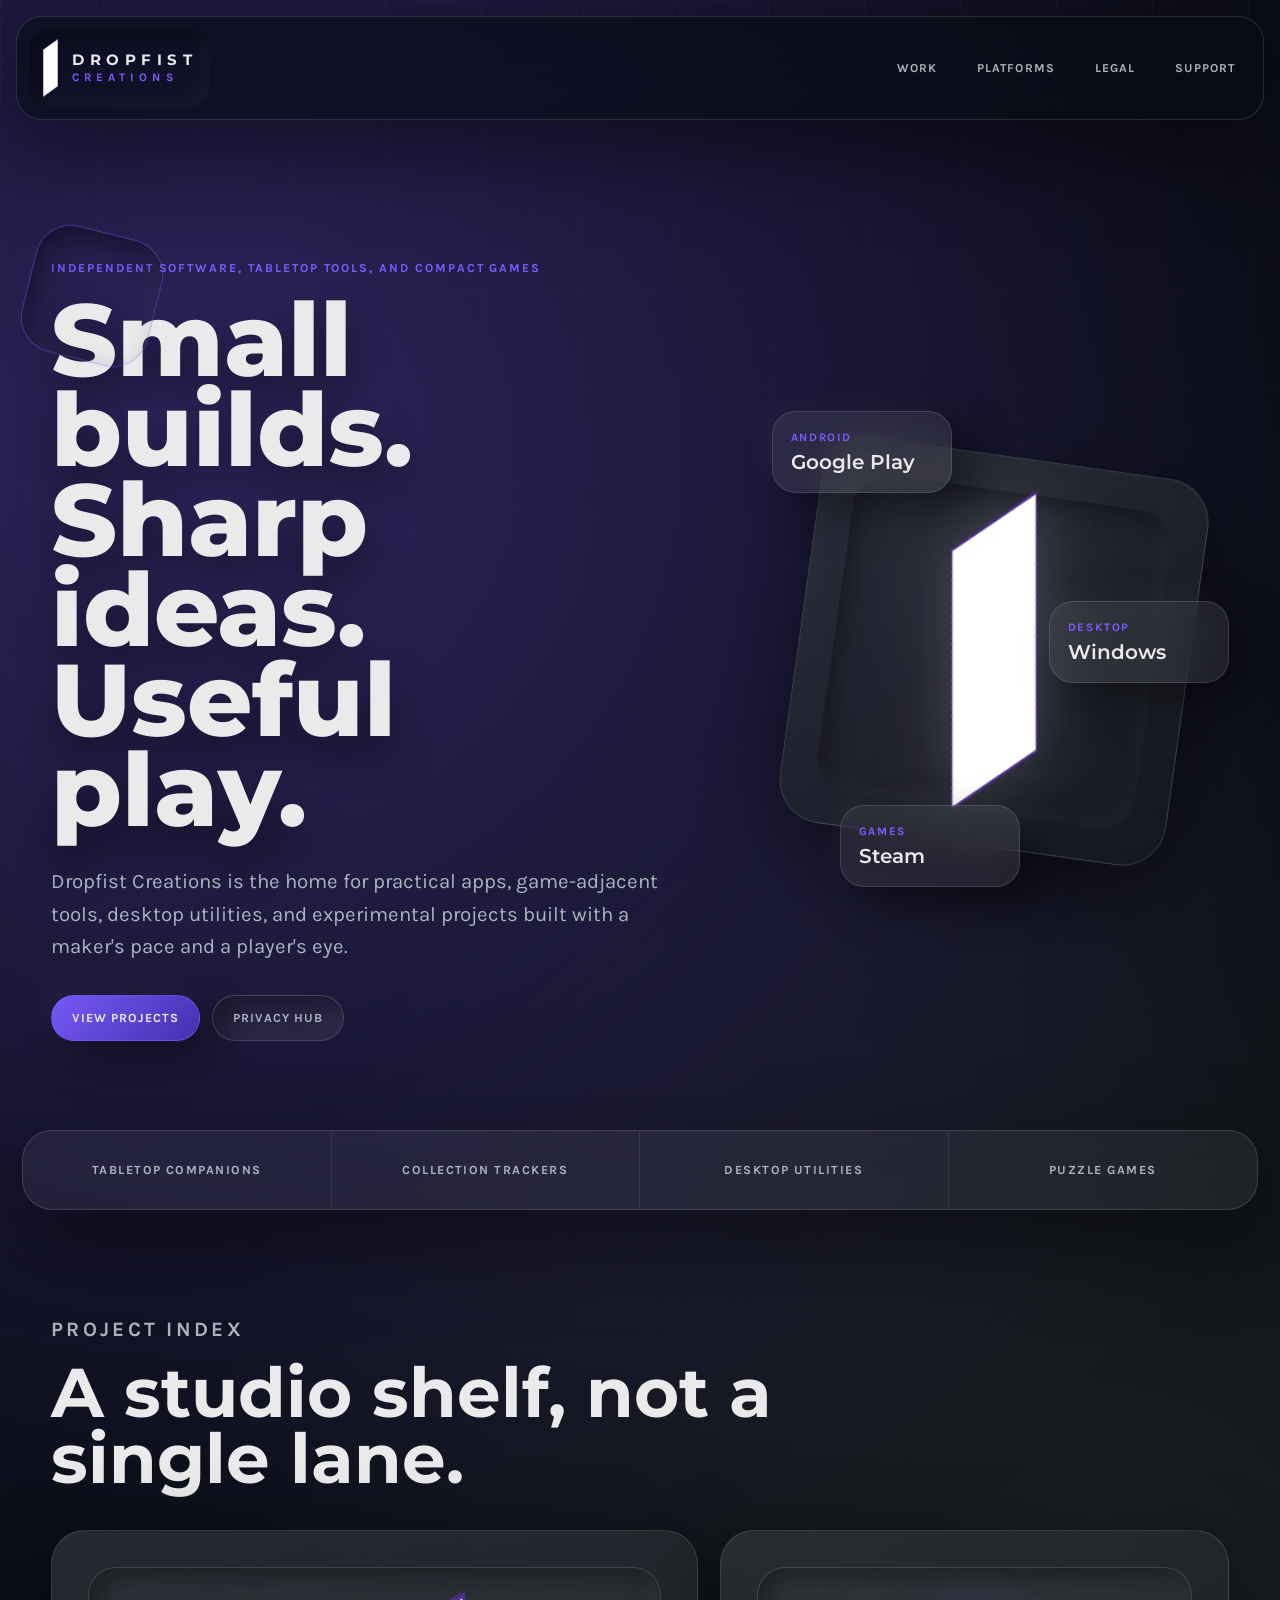
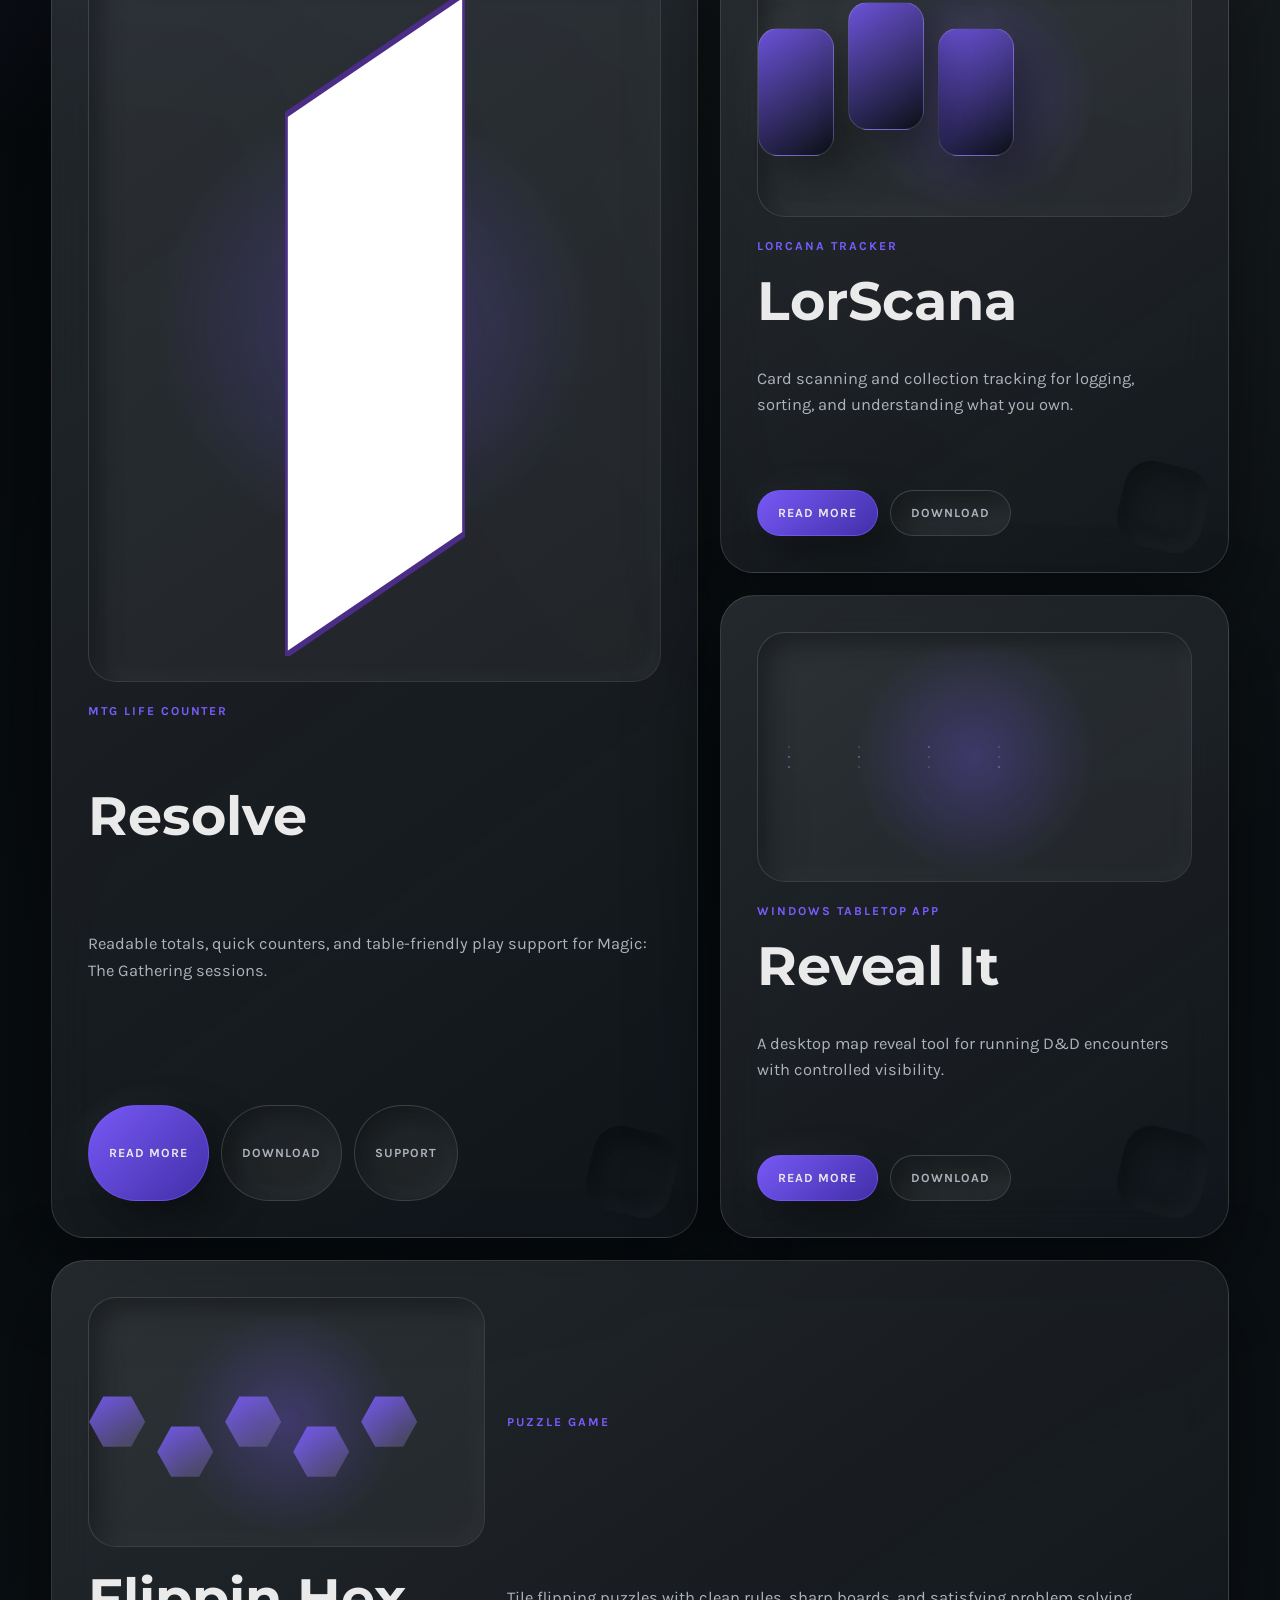
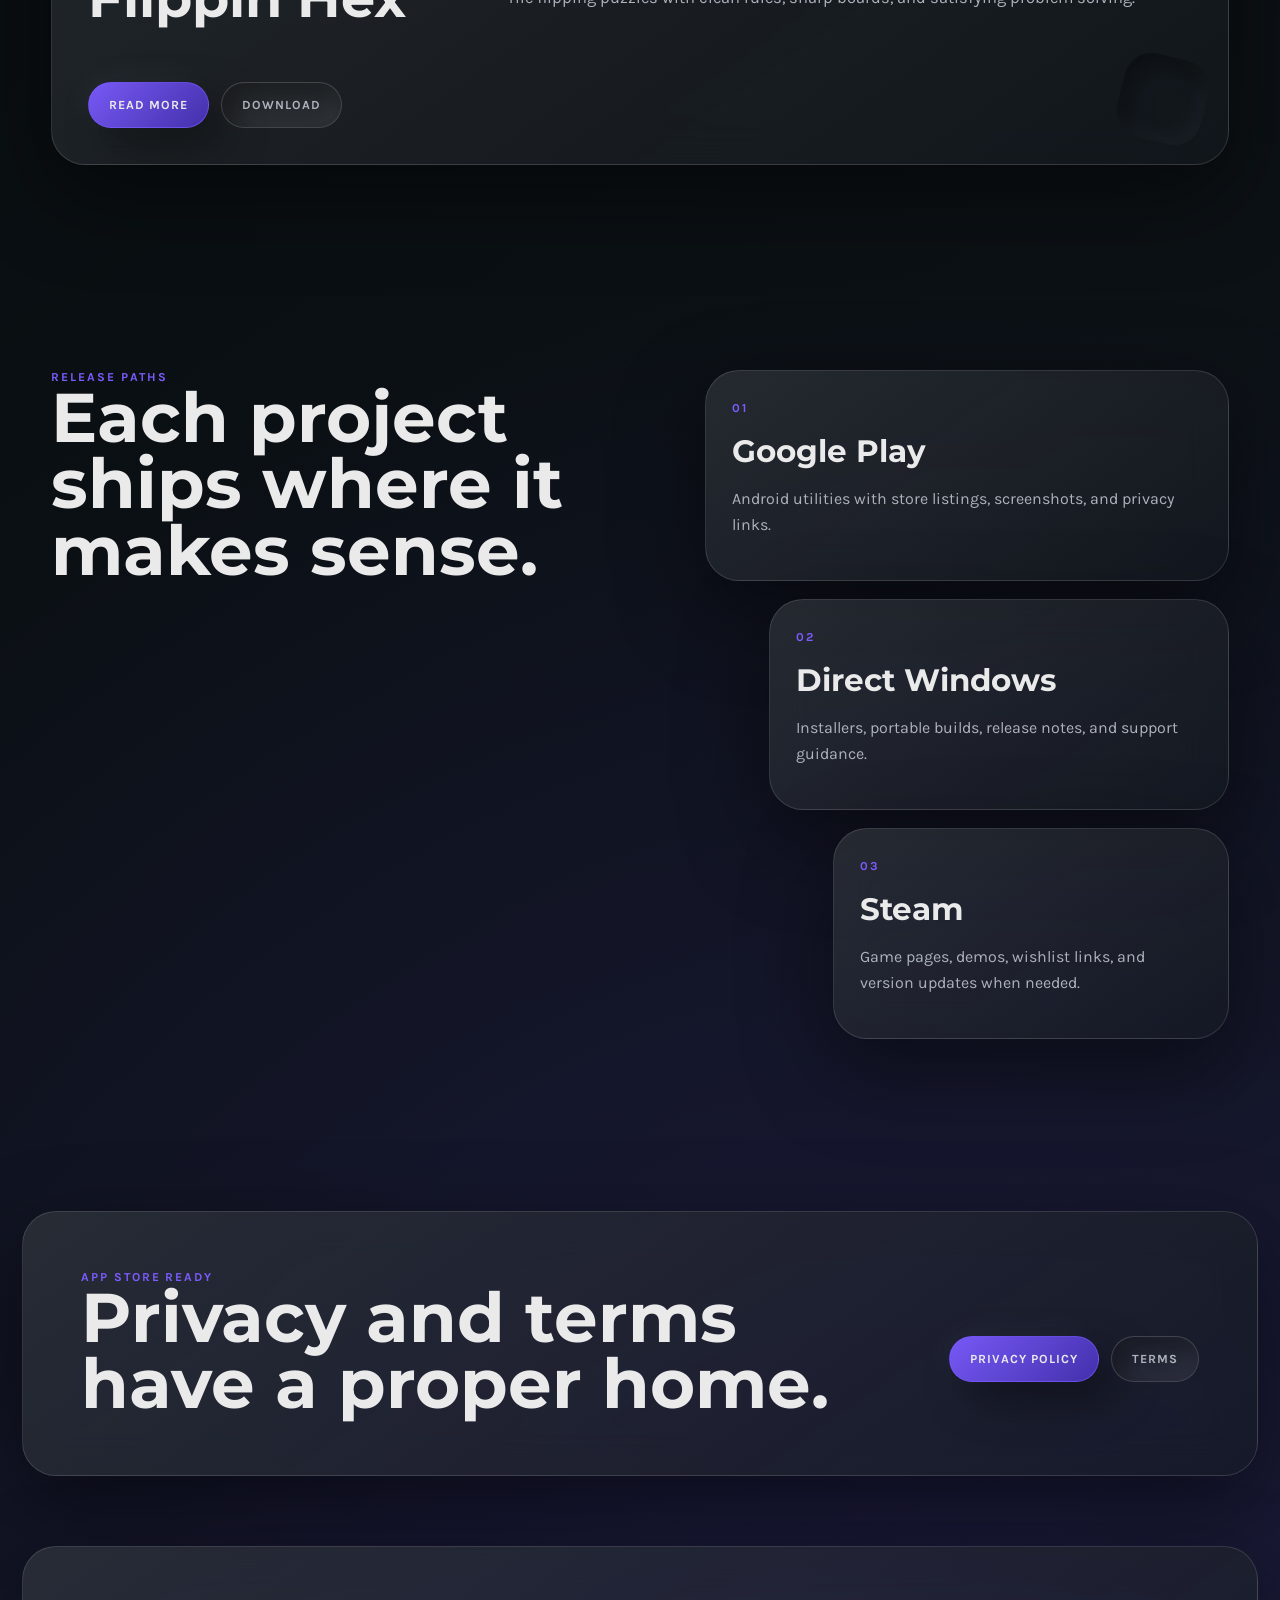
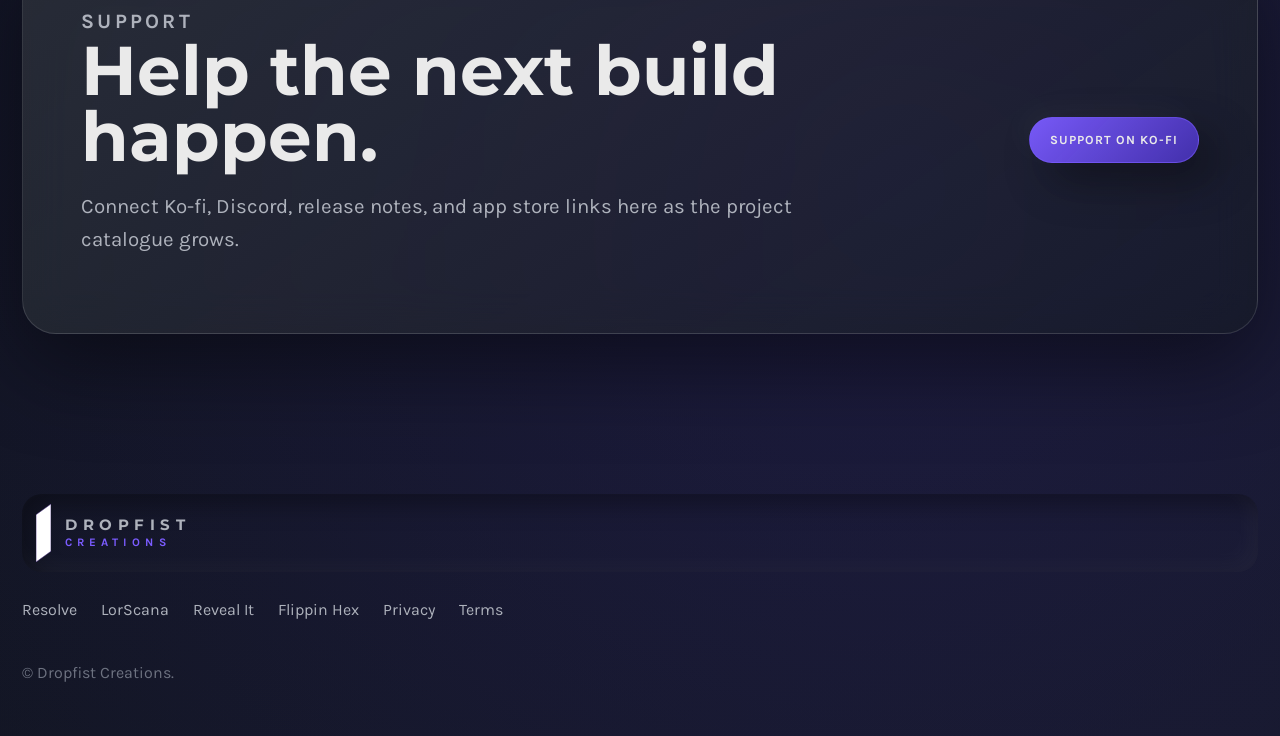
==== index.html @ a6e9f721 "Created fresh Dropfist Creations website - Built a new static GitHub Pages site for the Dropfist Cre" ====
<!DOCTYPE html>
<html lang="en">
<head>
  <meta charset="UTF-8" />
  <meta name="viewport" content="width=device-width, initial-scale=1.0" />
  <meta name="description" content="Dropfist Creations builds tabletop apps, collection tools, desktop utilities, and games." />
  <title>Dropfist Creations | Apps, Tools & Playable Ideas</title>
  <link rel="preconnect" href="https://fonts.googleapis.com" />
  <link rel="preconnect" href="https://fonts.gstatic.com" crossorigin />
  <link href="https://fonts.googleapis.com/css2?family=Karla:wght@400;500;600;700&family=Montserrat:wght@500;600;700;800&display=swap" rel="stylesheet" />
  <link rel="stylesheet" href="styles.css" />
</head>
<body>
  <header class="site-header">
    <a class="brand" href="index.html#top" aria-label="Dropfist Creations home">
      <img src="assets/dropfist-creations-logo.svg" alt="" />
      <span><strong>Dropfist</strong><small>Creations</small></span>
    </a>
    <nav class="desktop-nav" aria-label="Main navigation">
      <a href="#work">Work</a>
      <a href="#release-paths">Platforms</a>
      <a href="#legal">Legal</a>
      <a href="#support">Support</a>
    </nav>
    <details class="mobile-nav">
      <summary aria-label="Open navigation"><span></span><span></span><span></span></summary>
      <div>
        <a href="#work">Work</a>
        <a href="#release-paths">Platforms</a>
        <a href="#legal">Legal</a>
        <a href="#support">Support</a>
      </div>
    </details>
  </header>

  <main id="top">
    <section class="hero">
      <div class="hero-copy">
        <p class="eyebrow">Independent software, tabletop tools, and compact games</p>
        <h1>Small builds. Sharp ideas. Useful play.</h1>
        <p>
          Dropfist Creations is the home for practical apps, game-adjacent tools,
          desktop utilities, and experimental projects built with a maker's pace
          and a player's eye.
        </p>
        <div class="hero-actions">
          <a class="button" href="#work">View Projects</a>
          <a class="button secondary" href="privacy.html">Privacy Hub</a>
        </div>
      </div>
      <div class="hero-mark" aria-hidden="true">
        <div class="mark-orbit">
          <img src="assets/dropfist-creations-logo.svg" alt="" />
        </div>
        <div class="signal-card one"><span>Android</span><strong>Google Play</strong></div>
        <div class="signal-card two"><span>Desktop</span><strong>Windows</strong></div>
        <div class="signal-card three"><span>Games</span><strong>Steam</strong></div>
      </div>
    </section>

    <section class="ticker" aria-label="Project categories">
      <span>Tabletop companions</span>
      <span>Collection trackers</span>
      <span>Desktop utilities</span>
      <span>Puzzle games</span>
    </section>

    <section id="work" class="section">
      <div class="section-head">
        <p class="eyebrow">Project Index</p>
        <h2>A studio shelf, not a single lane.</h2>
      </div>
      <div class="bento-grid">
        <article class="project-tile feature-tile">
          <div class="tile-visual resolve-visual"><img src="assets/dropfist-creations-logo.svg" alt="" /></div>
          <p class="eyebrow">MTG life counter</p>
          <h3>Resolve</h3>
          <p>Readable totals, quick counters, and table-friendly play support for Magic: The Gathering sessions.</p>
          <div class="tile-actions">
            <a href="resolve.html">Read More</a>
            <a href="resolve.html#downloads">Download</a>
            <a href="#support">Support</a>
          </div>
        </article>

        <article class="project-tile scan-tile">
          <div class="scanner-stack" aria-hidden="true"><span></span><span></span><span></span></div>
          <p class="eyebrow">Lorcana tracker</p>
          <h3>LorScana</h3>
          <p>Card scanning and collection tracking for logging, sorting, and understanding what you own.</p>
          <div class="tile-actions">
            <a href="lorscana.html">Read More</a>
            <a href="lorscana.html#downloads">Download</a>
          </div>
        </article>

        <article class="project-tile map-tile">
          <div class="map-board" aria-hidden="true">
            <span></span><span></span><span></span><span></span>
            <span></span><span></span><span></span><span></span>
            <span></span><span></span><span></span><span></span>
          </div>
          <p class="eyebrow">Windows tabletop app</p>
          <h3>Reveal It</h3>
          <p>A desktop map reveal tool for running D&D encounters with controlled visibility.</p>
          <div class="tile-actions">
            <a href="reveal-it.html">Read More</a>
            <a href="reveal-it.html#downloads">Download</a>
          </div>
        </article>

        <article class="project-tile hex-tile">
          <div class="hex-cluster" aria-hidden="true"><span></span><span></span><span></span><span></span><span></span></div>
          <p class="eyebrow">Puzzle game</p>
          <h3>Flippin Hex</h3>
          <p>Tile flipping puzzles with clean rules, sharp boards, and satisfying problem solving.</p>
          <div class="tile-actions">
            <a href="flippin-hex.html">Read More</a>
            <a href="flippin-hex.html#downloads">Download</a>
          </div>
        </article>
      </div>
    </section>

    <section id="release-paths" class="section release-section">
      <div>
        <p class="eyebrow">Release Paths</p>
        <h2>Each project ships where it makes sense.</h2>
      </div>
      <div class="release-river">
        <article><span>01</span><h3>Google Play</h3><p>Android utilities with store listings, screenshots, and privacy links.</p></article>
        <article><span>02</span><h3>Direct Windows</h3><p>Installers, portable builds, release notes, and support guidance.</p></article>
        <article><span>03</span><h3>Steam</h3><p>Game pages, demos, wishlist links, and version updates when needed.</p></article>
      </div>
    </section>

    <section id="legal" class="section legal-strip">
      <div>
        <p class="eyebrow">App Store Ready</p>
        <h2>Privacy and terms have a proper home.</h2>
      </div>
      <div class="legal-actions">
        <a href="privacy.html">Privacy Policy</a>
        <a href="terms.html">Terms</a>
      </div>
    </section>

    <section id="support" class="support-panel">
      <div>
        <p class="eyebrow">Support</p>
        <h2>Help the next build happen.</h2>
        <p>Connect Ko-fi, Discord, release notes, and app store links here as the project catalogue grows.</p>
      </div>
      <a class="button" href="https://ko-fi.com/YOUR-KOFI-NAME">Support On Ko-fi</a>
    </section>
  </main>

  <footer class="site-footer">
    <a class="brand" href="#top" aria-label="Dropfist Creations home">
      <img src="assets/dropfist-creations-logo.svg" alt="" />
      <span><strong>Dropfist</strong><small>Creations</small></span>
    </a>
    <nav aria-label="Footer navigation">
      <a href="resolve.html">Resolve</a>
      <a href="lorscana.html">LorScana</a>
      <a href="reveal-it.html">Reveal It</a>
      <a href="flippin-hex.html">Flippin Hex</a>
      <a href="privacy.html">Privacy</a>
      <a href="terms.html">Terms</a>
    </nav>
    <p>&copy; Dropfist Creations.</p>
  </footer>
</body>
</html>
---- styles.css ----
* {
  box-sizing: border-box;
}

:root {
  --ink: #05070a;
  --black: #080d10;
  --charcoal: #151820;
  --white: #eaeaea;
  --muted: #aeb2bc;
  --dim: #6d7280;
  --purple: #7b5cff;
  --purple-dark: #4d35c8;
  --line: rgba(234, 234, 234, 0.14);
  --glass: rgba(255, 255, 255, 0.07);
  --glass-strong: rgba(255, 255, 255, 0.11);
  --shadow: 0 30px 90px rgba(0, 0, 0, 0.48);
  --soft: 18px 18px 44px rgba(0, 0, 0, 0.38), -10px -10px 34px rgba(255, 255, 255, 0.035);
  --inset: inset 10px 10px 24px rgba(0, 0, 0, 0.34), inset -8px -8px 22px rgba(255, 255, 255, 0.04);
}

html {
  scroll-behavior: smooth;
}

body {
  margin: 0;
  min-height: 100vh;
  color: var(--white);
  background:
    radial-gradient(circle at 16% 8%, rgba(123, 92, 255, 0.34), transparent 25%),
    radial-gradient(circle at 86% 28%, rgba(234, 234, 234, 0.08), transparent 22%),
    radial-gradient(circle at 70% 90%, rgba(77, 53, 200, 0.22), transparent 30%),
    linear-gradient(145deg, #040608, var(--black) 42%, #11161c);
  font-family: "Karla", "Segoe UI", sans-serif;
}

body::before {
  position: fixed;
  inset: 0;
  z-index: -1;
  content: "";
  background:
    linear-gradient(90deg, rgba(234, 234, 234, 0.032) 1px, transparent 1px),
    linear-gradient(180deg, rgba(234, 234, 234, 0.024) 1px, transparent 1px);
  background-size: 96px 96px;
  mask-image: linear-gradient(180deg, rgba(0, 0, 0, 0.9), transparent 88%);
  pointer-events: none;
}

a {
  color: inherit;
}

a:focus-visible,
summary:focus-visible {
  outline: 2px solid var(--purple);
  outline-offset: 5px;
}

h1,
h2,
h3,
p {
  overflow-wrap: break-word;
}

.site-header {
  position: sticky;
  top: 16px;
  z-index: 50;
  display: flex;
  align-items: center;
  justify-content: space-between;
  gap: 22px;
  width: min(calc(100% - 32px), 1380px);
  margin: 16px auto 0;
  padding: 12px;
  border: 1px solid var(--line);
  border-radius: 26px;
  background: rgba(9, 13, 17, 0.66);
  box-shadow: var(--shadow);
  backdrop-filter: blur(24px) saturate(135%);
}

.brand {
  display: inline-flex;
  align-items: center;
  gap: 13px;
  min-width: 0;
  padding: 10px 13px;
  border-radius: 20px;
  text-decoration: none;
  box-shadow: var(--inset);
}

.brand img {
  width: 17px;
  height: 58px;
  object-fit: contain;
}

.brand span {
  display: grid;
  gap: 5px;
  min-width: 0;
  text-transform: uppercase;
  line-height: 1;
}

.brand strong {
  font-family: "Montserrat", "Segoe UI", sans-serif;
  font-size: clamp(0.8rem, 1.2vw, 1rem);
  letter-spacing: 0.36em;
}

.brand small {
  color: var(--purple);
  font-size: clamp(0.58rem, 0.9vw, 0.76rem);
  font-weight: 700;
  letter-spacing: 0.44em;
}

.desktop-nav {
  display: flex;
  align-items: center;
  gap: 8px;
  color: var(--muted);
  font-size: 0.76rem;
  font-weight: 700;
  letter-spacing: 0.09em;
  text-transform: uppercase;
}

.desktop-nav a,
.mobile-nav a {
  text-decoration: none;
}

.desktop-nav a {
  display: inline-flex;
  align-items: center;
  min-height: 42px;
  padding: 0 15px;
  border: 1px solid transparent;
  border-radius: 999px;
}

.desktop-nav a:hover {
  color: var(--white);
  border-color: var(--line);
  background: var(--glass);
  box-shadow: var(--inset);
}

.mobile-nav {
  display: none;
}

.hero {
  display: grid;
  grid-template-columns: minmax(0, 0.95fr) minmax(360px, 0.72fr);
  gap: clamp(34px, 7vw, 110px);
  align-items: center;
  width: min(100%, 1500px);
  margin: 0 auto;
  padding: clamp(80px, 11vw, 150px) clamp(22px, 4vw, 58px) clamp(54px, 7vw, 100px);
}

.eyebrow {
  margin: 0;
  color: var(--purple);
  font-size: 0.76rem;
  font-weight: 700;
  letter-spacing: 0.16em;
  text-transform: uppercase;
}

.hero h1,
.page-hero h1 {
  max-width: 930px;
  margin: 20px 0 0;
  font-family: "Montserrat", "Segoe UI", sans-serif;
  font-size: clamp(3.4rem, 8vw, 8.8rem);
  font-weight: 800;
  line-height: 0.88;
  letter-spacing: 0;
  text-shadow: 0 22px 42px rgba(0, 0, 0, 0.46);
}

.hero-copy {
  position: relative;
}

.hero-copy::before {
  position: absolute;
  left: -24px;
  top: -30px;
  width: 128px;
  height: 128px;
  content: "";
  border: 1px solid rgba(123, 92, 255, 0.36);
  border-radius: 36px;
  box-shadow: var(--inset);
  transform: rotate(14deg);
}

.hero-copy > p:not(.eyebrow),
.page-hero p,
.section-head p,
.support-panel p {
  max-width: 730px;
  color: var(--muted);
  font-size: clamp(1.08rem, 1.6vw, 1.45rem);
  line-height: 1.58;
}

.hero-copy > p:not(.eyebrow) {
  margin: 30px 0 0;
}

.button,
.tile-actions a,
.legal-actions a {
  display: inline-flex;
  align-items: center;
  justify-content: center;
  min-height: 46px;
  padding: 0 20px;
  border: 1px solid rgba(123, 92, 255, 0.55);
  border-radius: 999px;
  color: var(--white);
  background: linear-gradient(135deg, rgba(123, 92, 255, 0.96), rgba(77, 53, 200, 0.82));
  box-shadow: var(--soft);
  font-size: 0.78rem;
  font-weight: 700;
  letter-spacing: 0.08em;
  text-decoration: none;
  text-transform: uppercase;
  white-space: nowrap;
  transition: transform 180ms ease, box-shadow 180ms ease;
}

.button:hover,
.tile-actions a:hover,
.legal-actions a:hover {
  transform: translateY(-2px);
}

.button.secondary,
.tile-actions a:not(:first-child),
.legal-actions a:not(:first-child) {
  color: var(--muted);
  border-color: var(--line);
  background: rgba(255, 255, 255, 0.055);
  box-shadow: var(--inset);
}

.hero-actions,
.tile-actions,
.legal-actions {
  display: flex;
  flex-wrap: wrap;
  gap: 12px;
  margin-top: 32px;
}

.hero-mark {
  position: relative;
  min-height: 560px;
}

.mark-orbit {
  position: absolute;
  inset: 50%;
  display: grid;
  place-items: center;
  width: min(78vw, 390px);
  aspect-ratio: 1;
  border: 1px solid var(--line);
  border-radius: 44px;
  background:
    linear-gradient(145deg, rgba(234, 234, 234, 0.12), rgba(234, 234, 234, 0.025)),
    rgba(12, 17, 21, 0.62);
  box-shadow: var(--shadow);
  transform: translate(-50%, -50%) rotate(8deg);
  backdrop-filter: blur(22px);
}

.mark-orbit::before {
  position: absolute;
  inset: 34px;
  content: "";
  border-radius: 34px;
  box-shadow: var(--inset);
}

.mark-orbit img {
  width: 86px;
  height: auto;
  filter: drop-shadow(0 0 34px rgba(234, 234, 234, 0.2));
  transform: rotate(-8deg);
}

.signal-card {
  position: absolute;
  display: grid;
  gap: 6px;
  width: 180px;
  padding: 18px;
  border: 1px solid var(--line);
  border-radius: 24px;
  background: rgba(255, 255, 255, 0.08);
  box-shadow: var(--soft);
  backdrop-filter: blur(18px);
}

.signal-card span {
  color: var(--purple);
  font-size: 0.72rem;
  font-weight: 700;
  letter-spacing: 0.14em;
  text-transform: uppercase;
}

.signal-card strong {
  font-family: "Montserrat", "Segoe UI", sans-serif;
  font-size: 1.25rem;
  font-weight: 600;
}

.signal-card.one {
  top: 40px;
  left: 12px;
}

.signal-card.two {
  right: 0;
  top: 230px;
}

.signal-card.three {
  bottom: 44px;
  left: 80px;
}

.ticker {
  display: grid;
  grid-template-columns: repeat(4, minmax(0, 1fr));
  width: min(calc(100% - 44px), 1250px);
  margin: 0 auto;
  overflow: hidden;
  border: 1px solid var(--line);
  border-radius: 30px;
  background: rgba(255, 255, 255, 0.06);
  box-shadow: var(--shadow);
  backdrop-filter: blur(22px);
}

.ticker span {
  display: grid;
  place-items: center;
  min-height: 78px;
  padding: 16px;
  color: var(--muted);
  border-right: 1px solid rgba(234, 234, 234, 0.08);
  font-size: 0.78rem;
  font-weight: 700;
  letter-spacing: 0.12em;
  text-align: center;
  text-transform: uppercase;
}

.ticker span:last-child {
  border-right: 0;
}

.section {
  width: min(100%, 1500px);
  margin: 0 auto;
  padding: clamp(68px, 8vw, 120px) clamp(22px, 4vw, 58px);
}

.section-head {
  display: grid;
  gap: 14px;
  max-width: 800px;
  margin-bottom: 38px;
}

.section-head h2,
.release-section h2,
.legal-strip h2,
.support-panel h2 {
  margin: 0;
  font-family: "Montserrat", "Segoe UI", sans-serif;
  font-size: clamp(2.35rem, 5.4vw, 5.7rem);
  font-weight: 700;
  line-height: 0.96;
}

.bento-grid {
  display: grid;
  grid-template-columns: minmax(0, 1.12fr) minmax(320px, 0.88fr);
  grid-auto-flow: dense;
  gap: 22px;
}

.project-tile,
.release-river article,
.legal-strip,
.support-panel,
.info-card {
  border: 1px solid var(--line);
  border-radius: 34px;
  background:
    linear-gradient(145deg, rgba(234, 234, 234, 0.12), rgba(234, 234, 234, 0.028)),
    rgba(12, 17, 21, 0.58);
  box-shadow: var(--shadow);
  backdrop-filter: blur(22px) saturate(130%);
}

.project-tile {
  position: relative;
  display: grid;
  gap: 22px;
  min-height: 440px;
  padding: clamp(24px, 3vw, 36px);
  overflow: hidden;
}

.project-tile::after {
  position: absolute;
  right: 22px;
  bottom: 22px;
  width: 86px;
  height: 86px;
  content: "";
  border-radius: 28px;
  box-shadow: var(--inset);
  transform: rotate(14deg);
}

.feature-tile {
  grid-row: span 2;
  min-height: 730px;
}

.hex-tile {
  grid-column: span 2;
  grid-template-columns: minmax(260px, 0.58fr) minmax(0, 1fr);
  align-items: center;
  min-height: 330px;
}

.tile-visual,
.scanner-stack,
.map-board,
.hex-cluster,
.page-visual {
  display: grid;
  place-items: center;
  min-height: 250px;
  border: 1px solid rgba(234, 234, 234, 0.1);
  border-radius: 28px;
  background:
    radial-gradient(circle at 50% 50%, rgba(123, 92, 255, 0.28), transparent 48%),
    rgba(255, 255, 255, 0.045);
  box-shadow: var(--inset);
}

.tile-visual img,
.page-visual img {
  width: min(42%, 180px);
}

.project-tile h3 {
  margin: 0;
  font-family: "Montserrat", "Segoe UI", sans-serif;
  font-size: clamp(2.1rem, 4.2vw, 4.5rem);
  font-weight: 700;
  line-height: 0.98;
}

.project-tile p:not(.eyebrow) {
  color: var(--muted);
  font-size: 1.03rem;
  line-height: 1.62;
}

.scanner-stack {
  grid-template-columns: repeat(3, minmax(54px, 76px));
  gap: 14px;
}

.scanner-stack span {
  width: 100%;
  height: 128px;
  border: 1px solid rgba(234, 234, 234, 0.18);
  border-radius: 20px;
  background: linear-gradient(145deg, rgba(123, 92, 255, 0.82), rgba(8, 13, 16, 0.9));
  box-shadow: var(--soft);
}

.scanner-stack span:nth-child(2) {
  transform: translateY(-26px);
}

.map-board {
  grid-template-columns: repeat(4, minmax(38px, 62px));
  gap: 8px;
  align-content: center;
}

.map-board span {
  aspect-ratio: 1;
  border: 1px solid rgba(234, 234, 234, 0.14);
  border-radius: 13px;
  background: rgba(255, 255, 255, 0.045);
  box-shadow: inset 5px 5px 12px rgba(0, 0, 0, 0.28), inset -4px -4px 10px rgba(255, 255, 255, 0.05);
}

.map-board span:nth-child(3n),
.map-board span:nth-child(5) {
  background: rgba(123, 92, 255, 0.55);
}

.hex-cluster {
  grid-template-columns: repeat(5, 56px);
  gap: 12px;
}

.hex-cluster span {
  width: 56px;
  aspect-ratio: 1;
  background: linear-gradient(145deg, rgba(123, 92, 255, 0.92), rgba(234, 234, 234, 0.16));
  clip-path: polygon(25% 5%, 75% 5%, 100% 50%, 75% 95%, 25% 95%, 0 50%);
  filter: drop-shadow(10px 10px 12px rgba(0, 0, 0, 0.36));
}

.hex-cluster span:nth-child(even) {
  transform: translateY(30px);
}

.release-section {
  display: grid;
  grid-template-columns: minmax(0, 0.82fr) minmax(360px, 0.76fr);
  gap: clamp(32px, 7vw, 110px);
  align-items: start;
}

.release-river {
  display: grid;
  gap: 18px;
}

.release-river article {
  padding: 26px;
}

.release-river article:nth-child(2) {
  margin-left: clamp(0px, 5vw, 70px);
}

.release-river article:nth-child(3) {
  margin-left: clamp(0px, 10vw, 140px);
}

.release-river span,
.info-card span {
  color: var(--purple);
  font-size: 0.76rem;
  font-weight: 700;
  letter-spacing: 0.14em;
  text-transform: uppercase;
}

.release-river h3,
.info-card h2 {
  margin: 16px 0 0;
  font-family: "Montserrat", "Segoe UI", sans-serif;
  font-size: clamp(1.35rem, 2.4vw, 2.25rem);
}

.release-river p,
.info-card p {
  color: var(--muted);
  line-height: 1.62;
}

.legal-strip,
.support-panel {
  display: grid;
  grid-template-columns: minmax(0, 1fr) auto;
  gap: 28px;
  align-items: center;
  width: min(calc(100% - 44px), 1380px);
  margin: clamp(38px, 6vw, 70px) auto;
  padding: clamp(30px, 5vw, 58px);
}

.support-panel {
  margin-top: 0;
}

.site-footer {
  display: grid;
  gap: 28px;
  width: min(calc(100% - 44px), 1380px);
  margin: 0 auto;
  padding: clamp(50px, 7vw, 90px) 0 38px;
  color: var(--dim);
}

.site-footer nav {
  display: flex;
  flex-wrap: wrap;
  gap: 14px 24px;
}

.site-footer a {
  color: var(--muted);
  text-decoration: none;
}

.site-footer a:hover {
  color: var(--white);
}

.page-hero {
  display: grid;
  grid-template-columns: minmax(0, 0.82fr) minmax(320px, 0.58fr);
  gap: clamp(32px, 7vw, 110px);
  align-items: center;
  width: min(100%, 1500px);
  margin: 0 auto;
  padding: clamp(80px, 11vw, 150px) clamp(22px, 4vw, 58px) clamp(52px, 7vw, 90px);
}

.page-visual {
  min-height: clamp(330px, 36vw, 540px);
}

.info-grid {
  display: grid;
  grid-template-columns: repeat(2, minmax(0, 1fr));
  gap: 22px;
}

.info-card {
  padding: clamp(24px, 3vw, 34px);
}

.legal-list {
  display: grid;
  gap: 18px;
}

.reveal {
  animation: reveal both;
  animation-timeline: view();
  animation-range: entry 0% cover 30%;
}

@keyframes reveal {
  from {
    opacity: 0;
    transform: translateY(34px) scale(0.985);
  }

  to {
    opacity: 1;
    transform: translateY(0) scale(1);
  }
}

@media (max-width: 1080px) {
  .hero,
  .bento-grid,
  .release-section,
  .legal-strip,
  .support-panel,
  .page-hero,
  .info-grid {
    grid-template-columns: 1fr;
  }

  .hex-tile {
    grid-column: auto;
    grid-template-columns: 1fr;
  }

  .release-river article:nth-child(2),
  .release-river article:nth-child(3) {
    margin-left: 0;
  }

  .hero-mark {
    min-height: 440px;
  }
}

@media (max-width: 720px) {
  .site-header {
    top: 8px;
    width: min(calc(100% - 16px), 1380px);
    margin-top: 8px;
    border-radius: 20px;
  }

  .desktop-nav {
    display: none;
  }

  .mobile-nav {
    position: relative;
    display: block;
    margin-left: auto;
  }

  .mobile-nav summary {
    display: flex;
    align-items: center;
    justify-content: center;
    flex-direction: column;
    width: 46px;
    height: 42px;
    border: 1px solid var(--line);
    border-radius: 16px;
    background: var(--glass);
    box-shadow: var(--inset);
    cursor: pointer;
    list-style: none;
  }

  .mobile-nav summary::-webkit-details-marker {
    display: none;
  }

  .mobile-nav summary span {
    width: 18px;
    height: 2px;
    margin: 2px 0;
    background: var(--white);
  }

  .mobile-nav div {
    position: absolute;
    top: calc(100% + 12px);
    right: 0;
    z-index: 70;
    display: grid;
    width: min(78vw, 260px);
    padding: 10px;
    border: 1px solid var(--line);
    border-radius: 22px;
    background: rgba(8, 13, 16, 0.86);
    box-shadow: var(--shadow);
    backdrop-filter: blur(22px);
  }

  .mobile-nav a {
    padding: 12px;
    border-radius: 12px;
    color: var(--muted);
    font-size: 0.74rem;
    font-weight: 700;
    letter-spacing: 0.1em;
    text-transform: uppercase;
  }

  .hero h1,
  .page-hero h1 {
    font-size: clamp(3rem, 15vw, 5rem);
  }

  .ticker {
    grid-template-columns: 1fr 1fr;
  }

  .hero-mark {
    min-height: 360px;
  }

  .signal-card {
    width: 148px;
    padding: 14px;
  }

  .signal-card.two {
    right: 0;
    top: 172px;
  }

  .button,
  .tile-actions a,
  .legal-actions a {
    width: 100%;
  }

  .hex-cluster {
    grid-template-columns: repeat(3, 52px);
  }

  .scanner-stack {
    grid-template-columns: repeat(3, minmax(42px, 62px));
  }
}

@media (prefers-reduced-motion: reduce) {
  *,
  *::before,
  *::after {
    scroll-behavior: auto !important;
    animation: none !important;
    transition: none !important;
  }
}
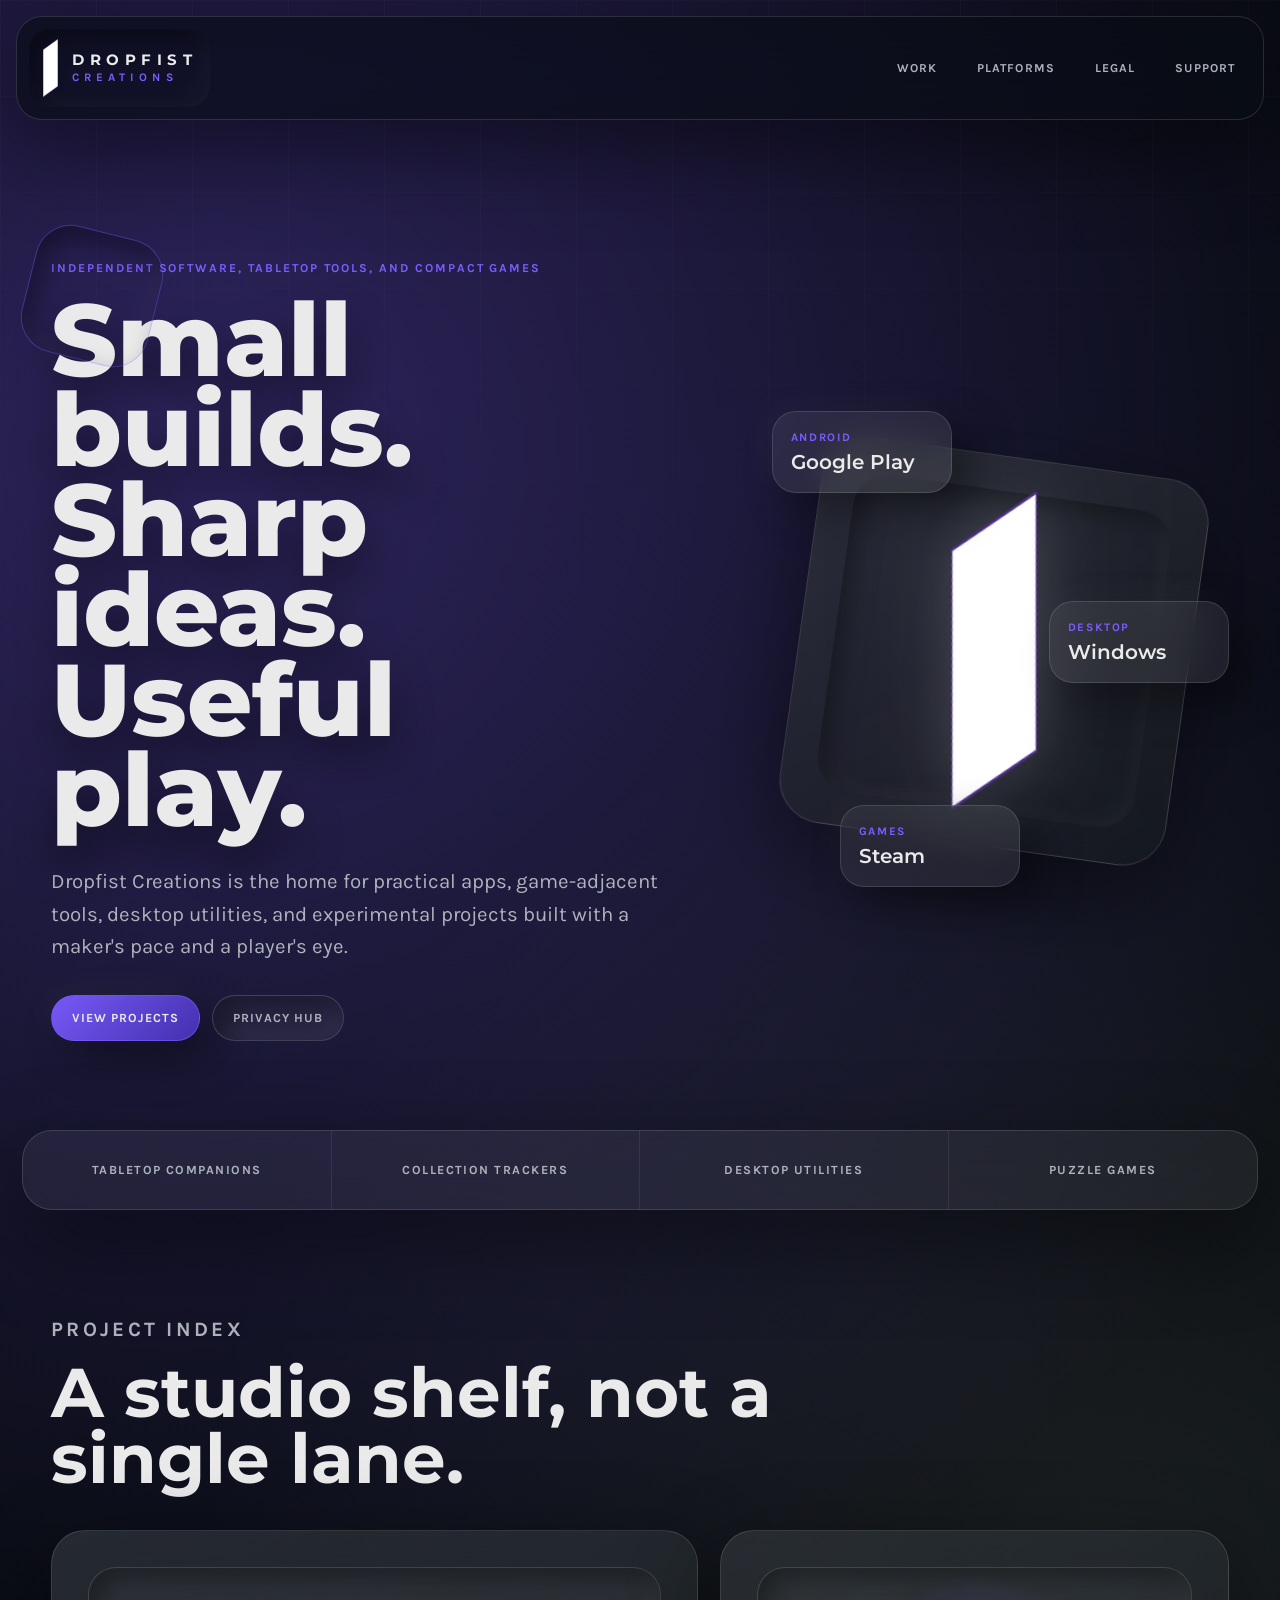
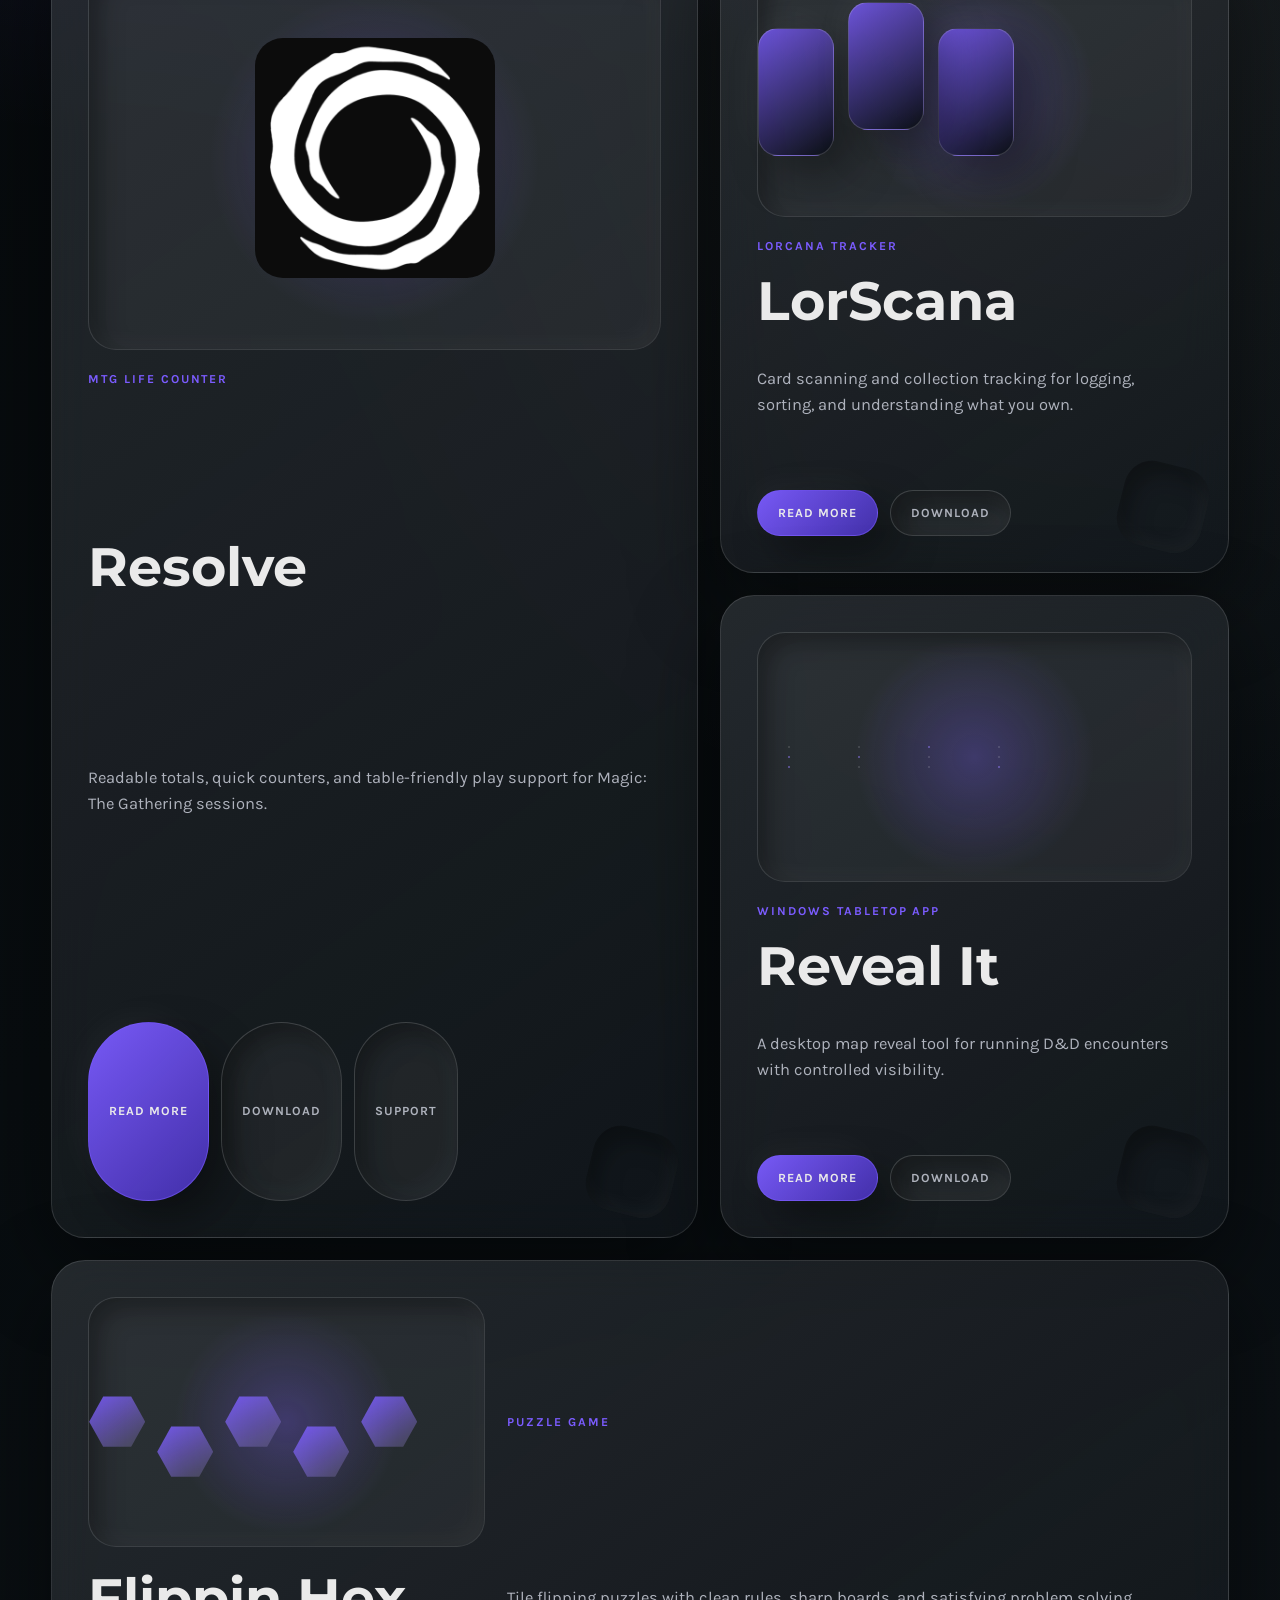
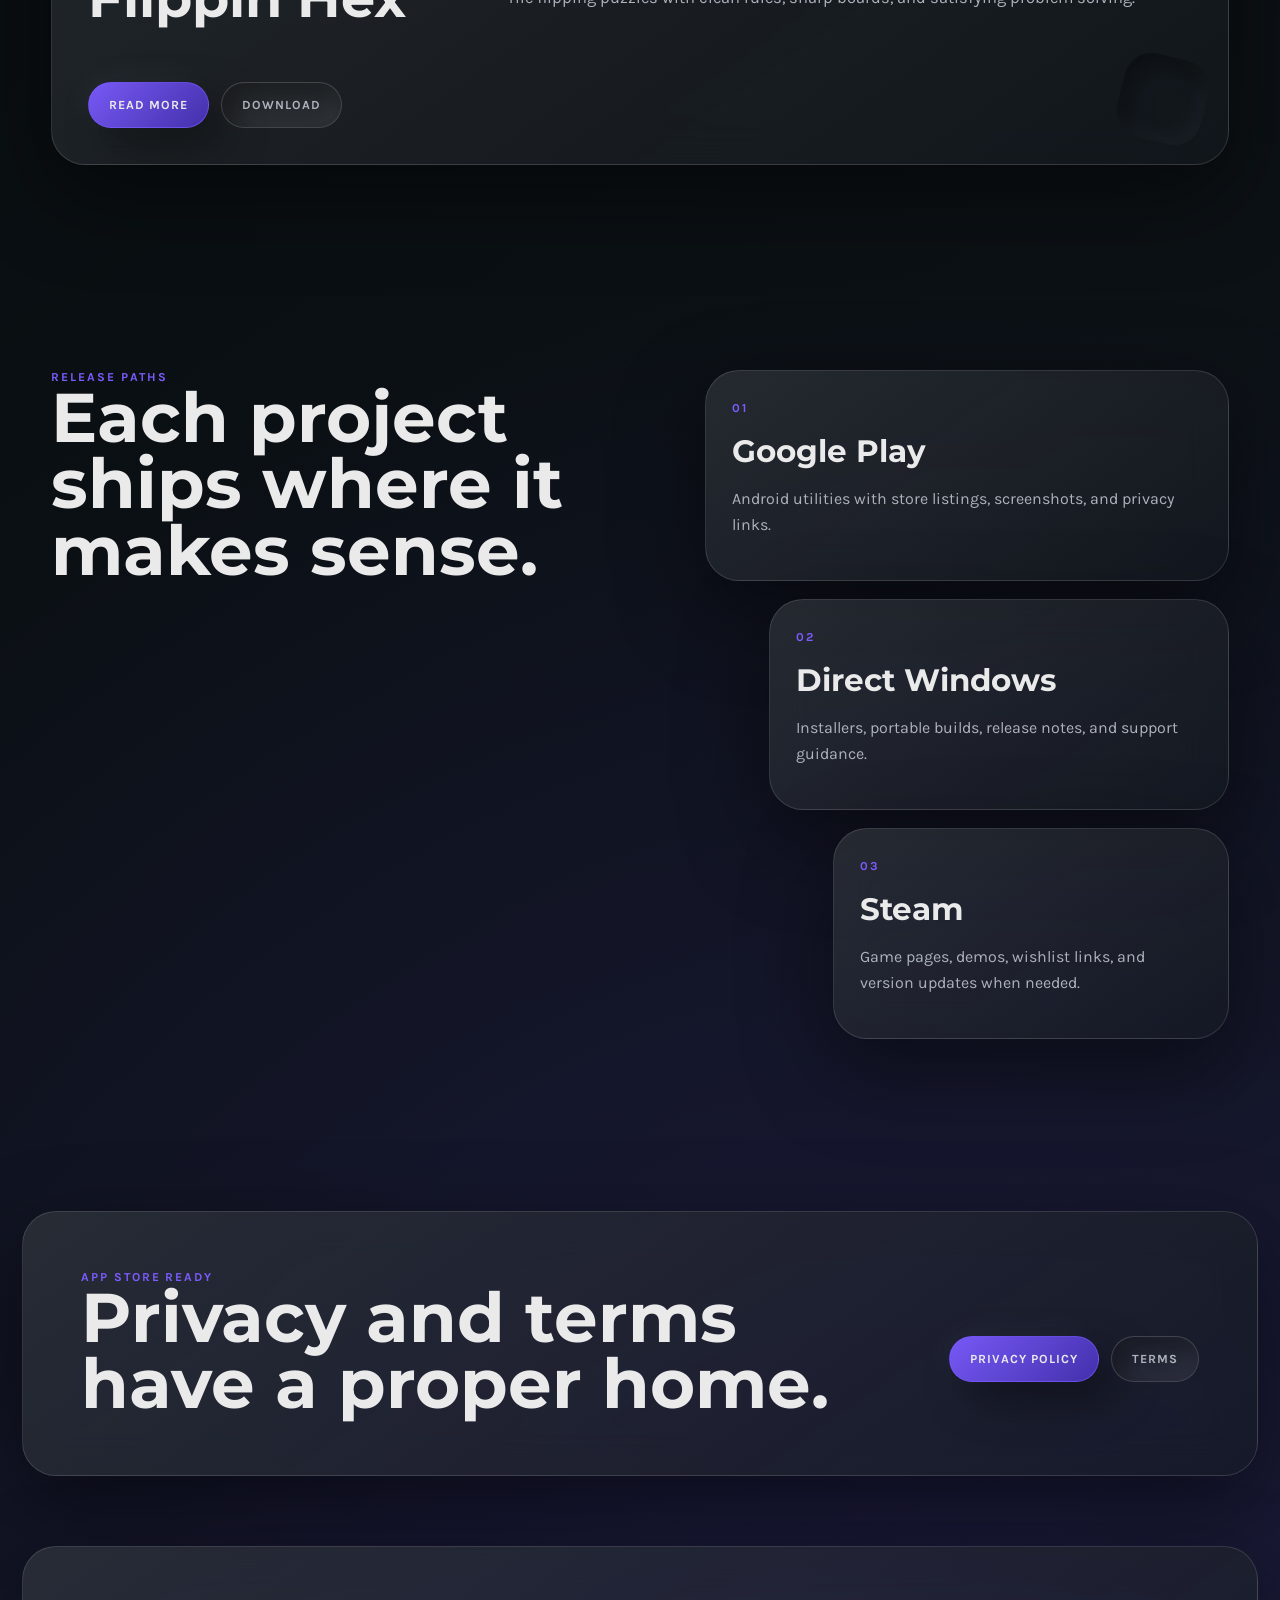
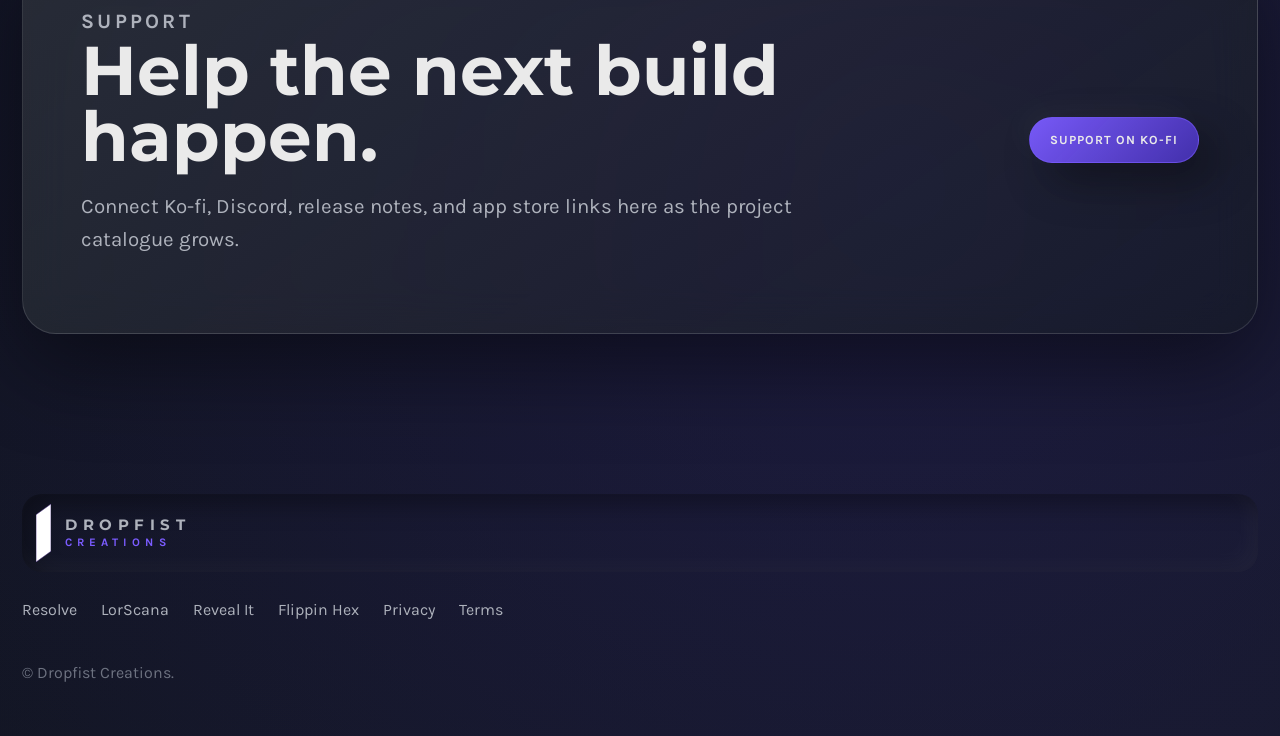
==== commit b9b528d1: "Add Resolve project logo - Added the Resolve logo asset to the new site - Updated the homepage Resol" ====
--- a/index.html
+++ b/index.html
@@ -72,7 +72,7 @@
       </div>
       <div class="bento-grid">
         <article class="project-tile feature-tile">
-          <div class="tile-visual resolve-visual"><img src="assets/dropfist-creations-logo.svg" alt="" /></div>
+          <div class="tile-visual resolve-visual"><img src="assets/resolve-logo.png" alt="" /></div>
           <p class="eyebrow">MTG life counter</p>
           <h3>Resolve</h3>
           <p>Readable totals, quick counters, and table-friendly play support for Magic: The Gathering sessions.</p>
@@ -151,7 +151,7 @@
         <h2>Help the next build happen.</h2>
         <p>Connect Ko-fi, Discord, release notes, and app store links here as the project catalogue grows.</p>
       </div>
-      <a class="button" href="https://ko-fi.com/YOUR-KOFI-NAME">Support On Ko-fi</a>
+      <a class="button" href="https://ko-fi.com/dropfistcreations">Support On Ko-fi</a>
     </section>
   </main>
 
--- a/styles.css
+++ b/styles.css
@@ -474,6 +474,11 @@
   width: min(42%, 180px);
 }
 
+.resolve-visual img {
+  width: min(56%, 240px);
+  border-radius: 28px;
+}
+
 .project-tile h3 {
   margin: 0;
   font-family: "Montserrat", "Segoe UI", sans-serif;
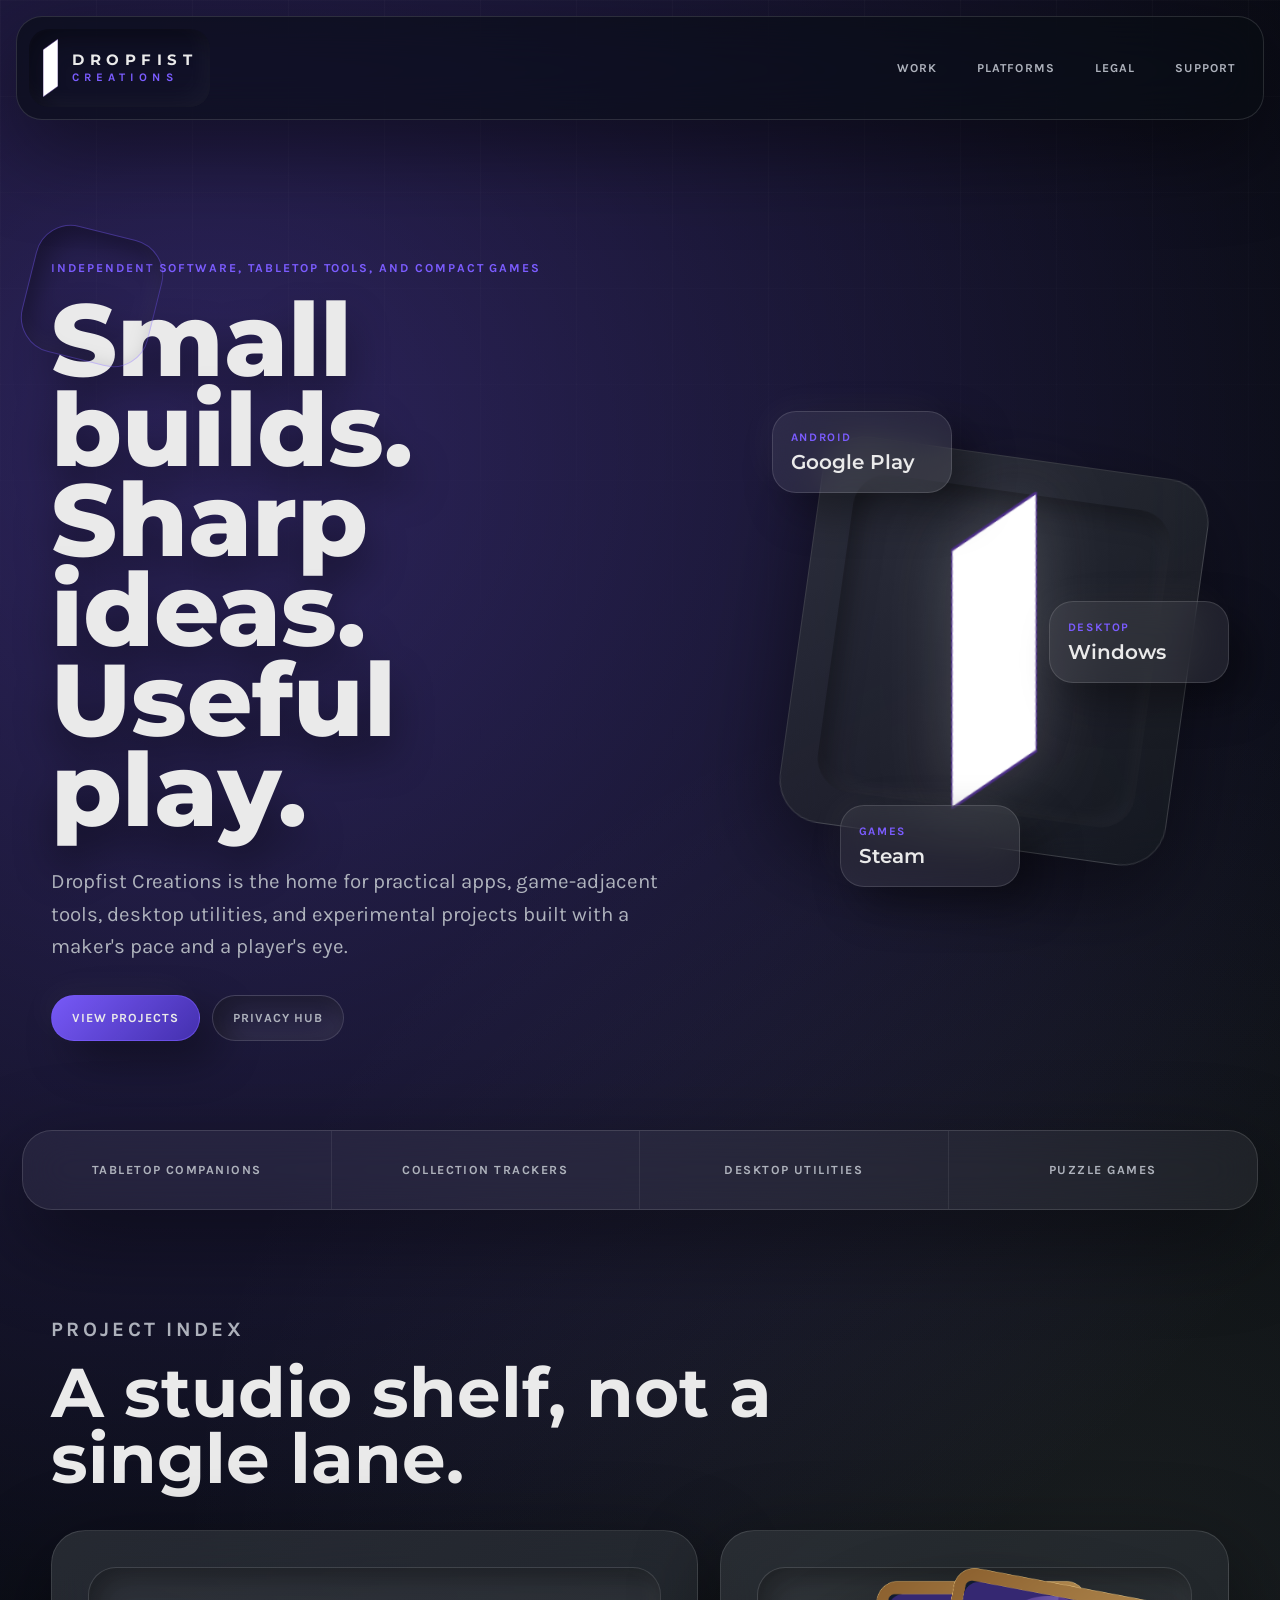
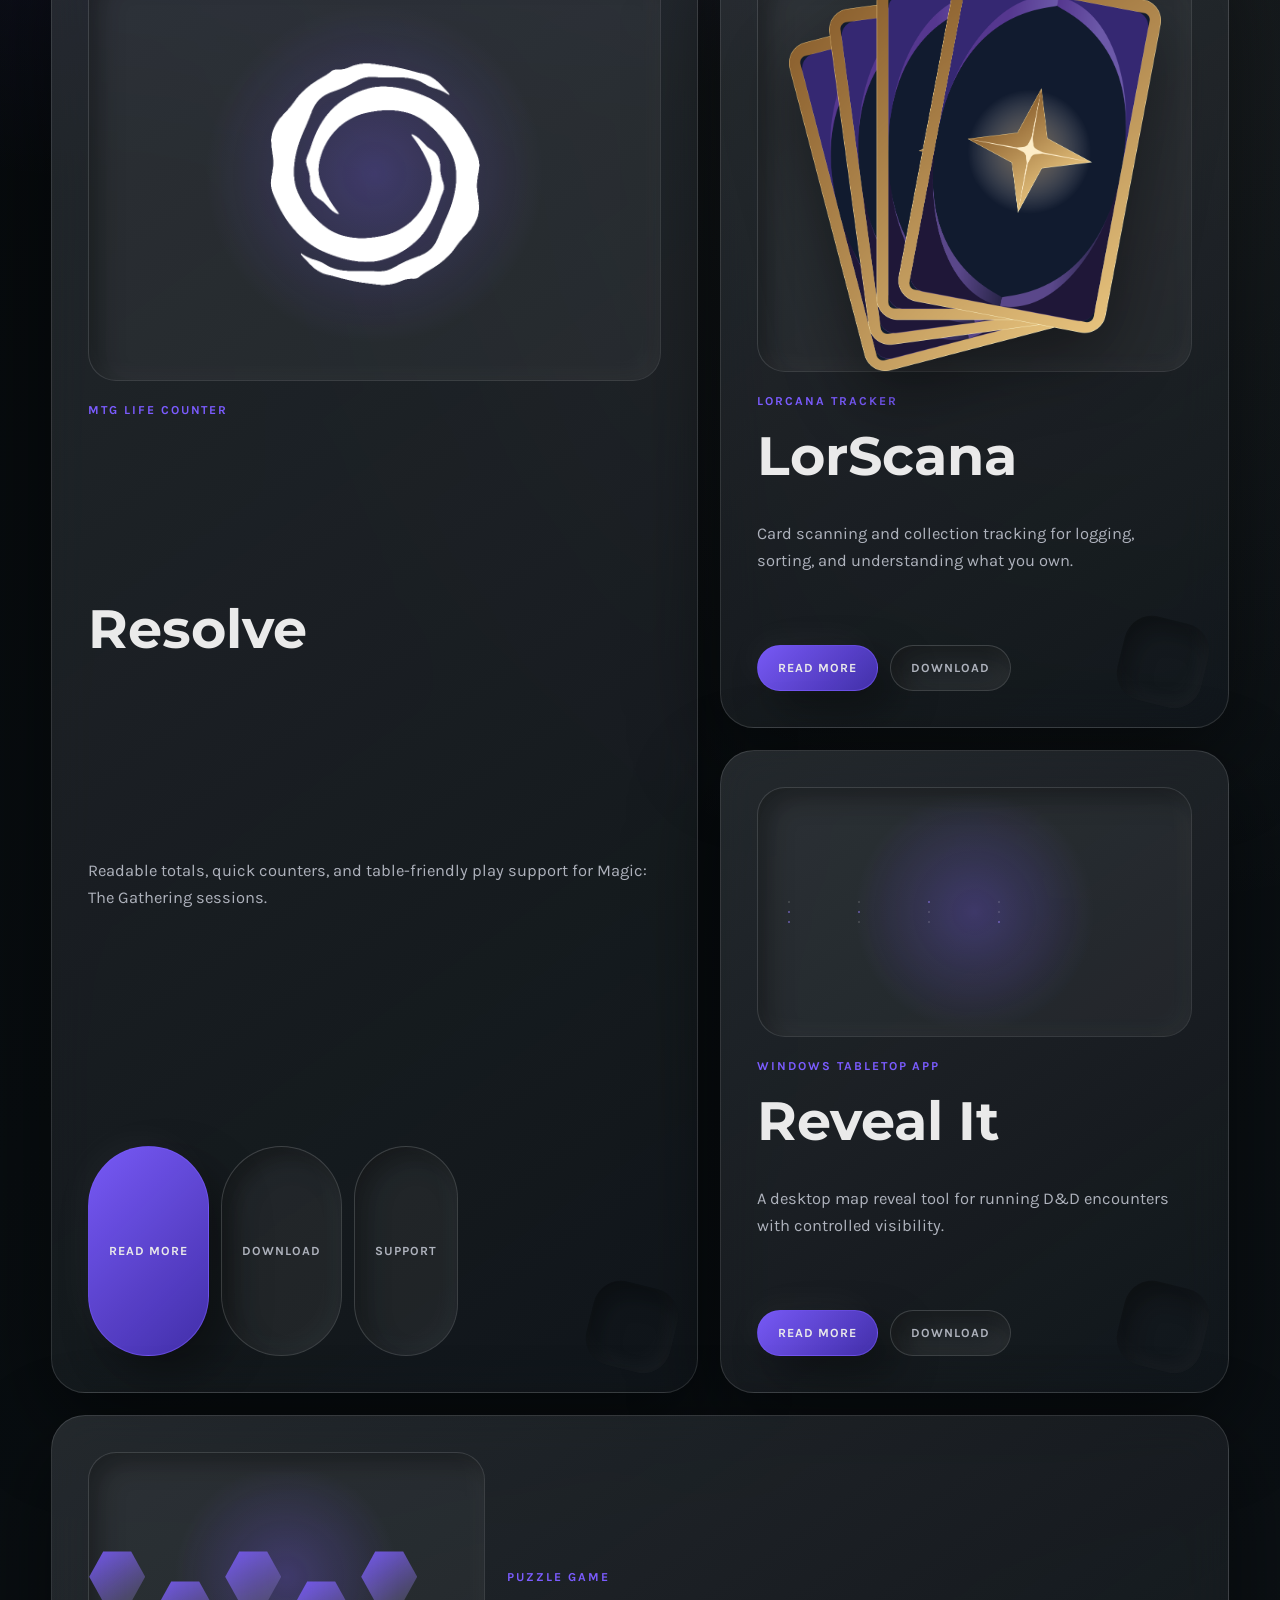
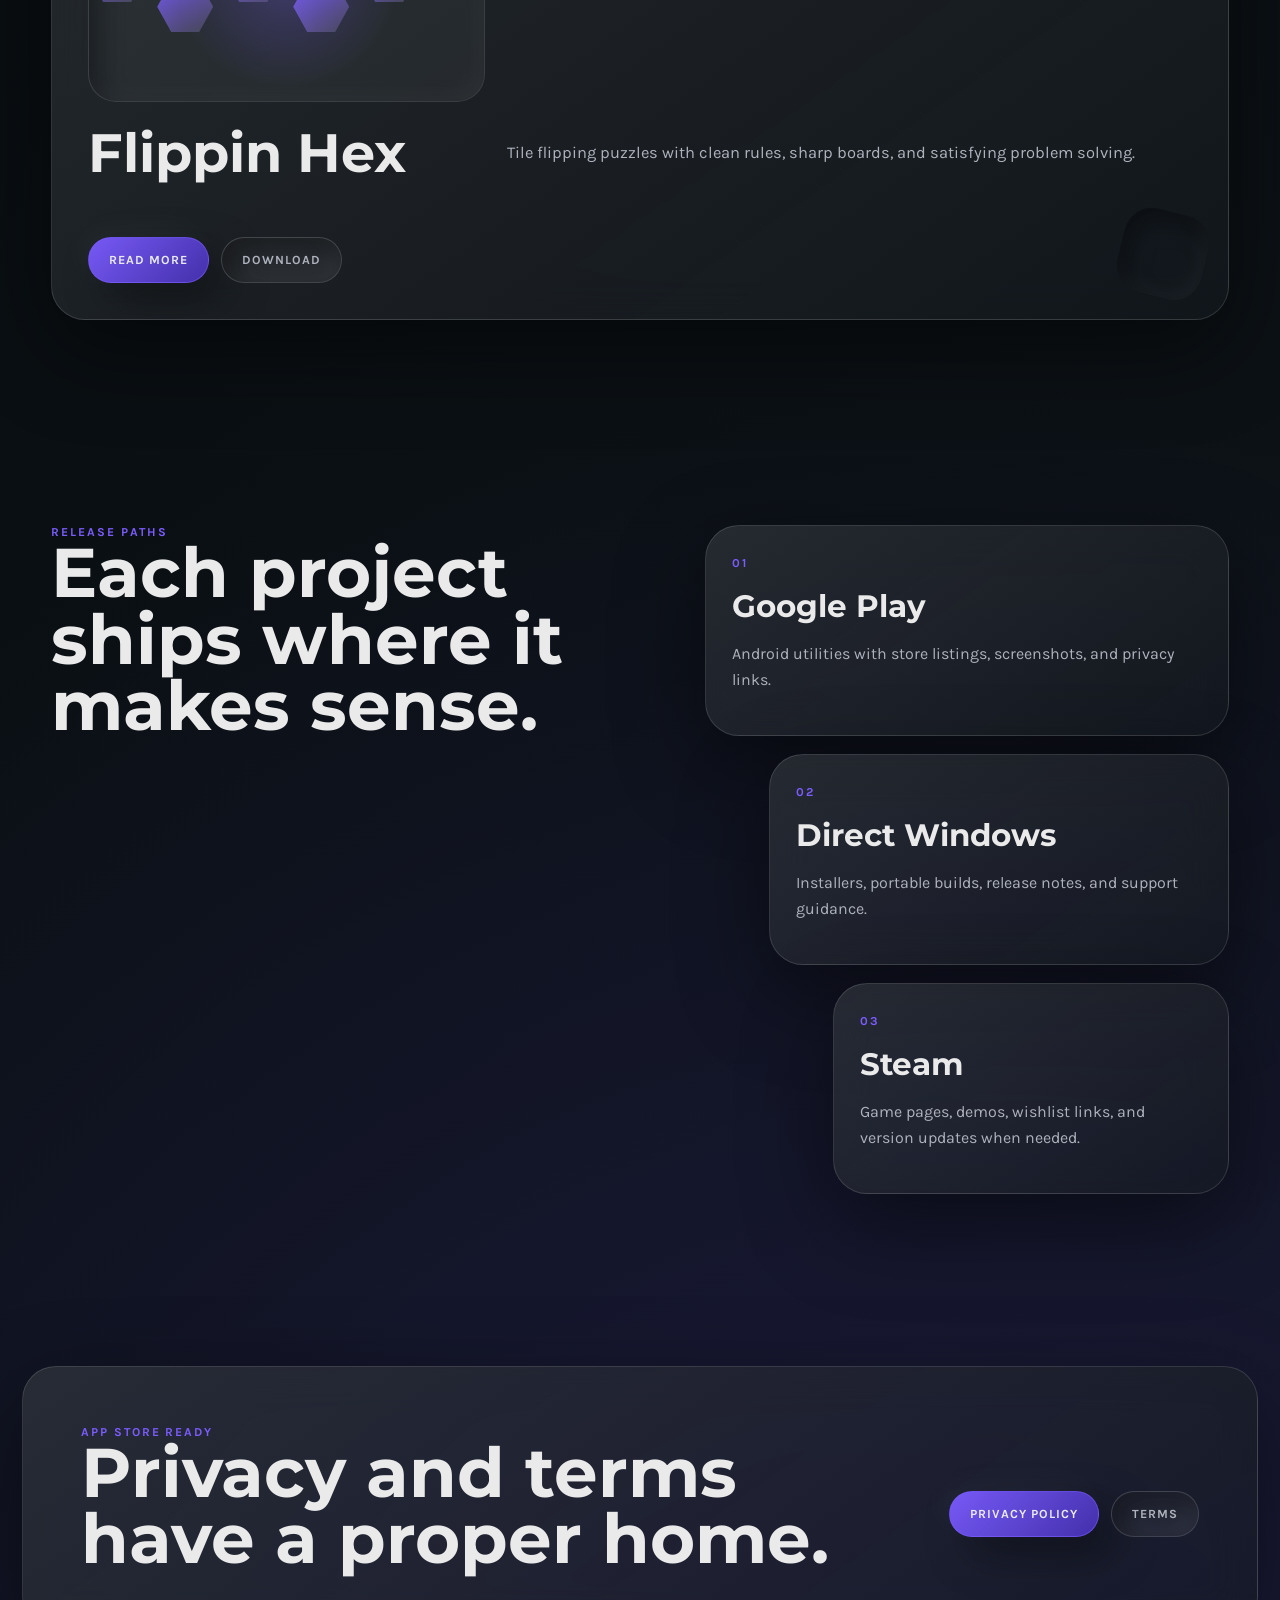
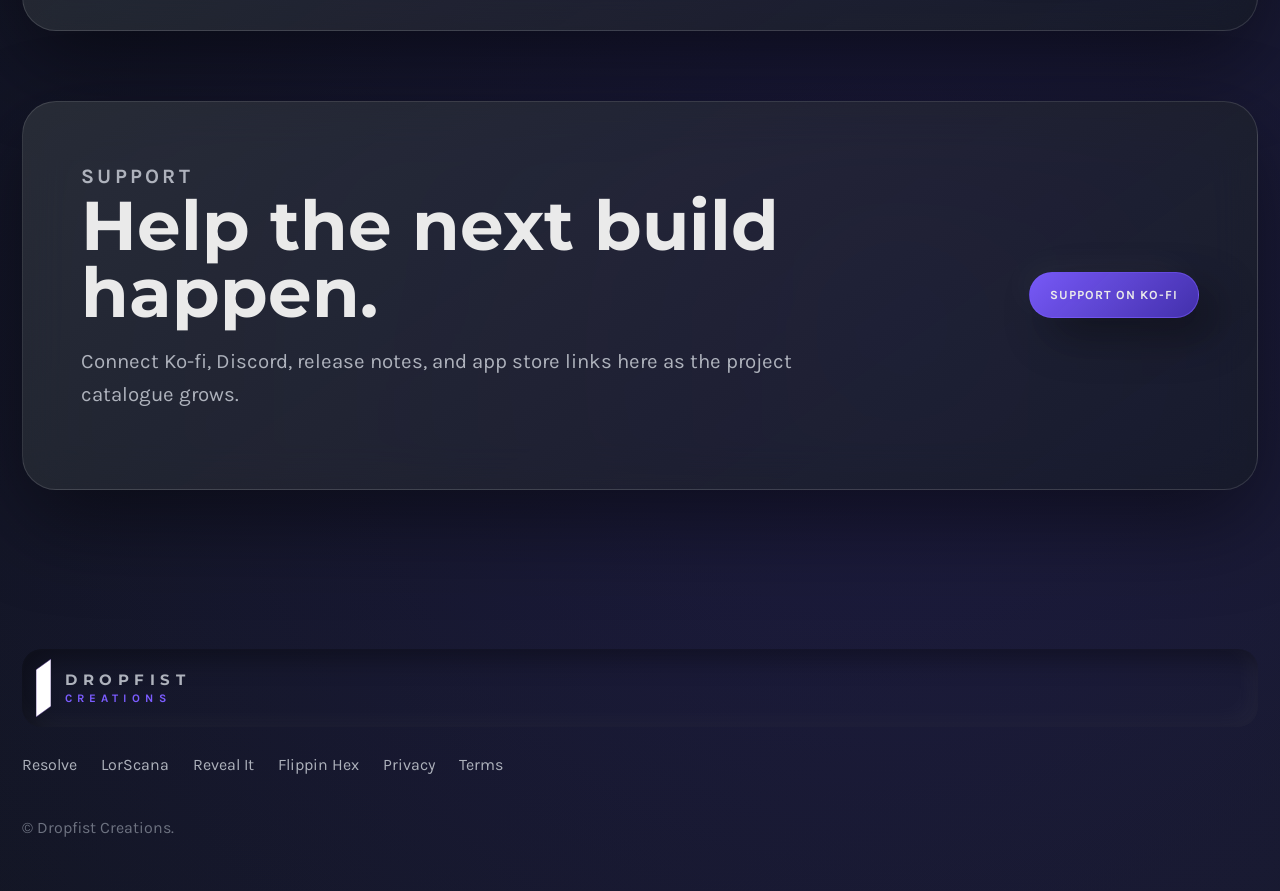
==== commit 66970a67: "Update project logo assets - Replaced the Resolve logo asset with the corrected version - Added the " ====
--- a/index.html
+++ b/index.html
@@ -84,7 +84,7 @@
         </article>
 
         <article class="project-tile scan-tile">
-          <div class="scanner-stack" aria-hidden="true"><span></span><span></span><span></span></div>
+          <div class="tile-visual lorscana-visual"><img src="assets/lorscana-logo.png" alt="" /></div>
           <p class="eyebrow">Lorcana tracker</p>
           <h3>LorScana</h3>
           <p>Card scanning and collection tracking for logging, sorting, and understanding what you own.</p>
--- a/styles.css
+++ b/styles.css
@@ -479,6 +479,11 @@
   border-radius: 28px;
 }
 
+.lorscana-visual img {
+  width: min(86%, 420px);
+  filter: drop-shadow(0 26px 34px rgba(0, 0, 0, 0.42));
+}
+
 .project-tile h3 {
   margin: 0;
   font-family: "Montserrat", "Segoe UI", sans-serif;
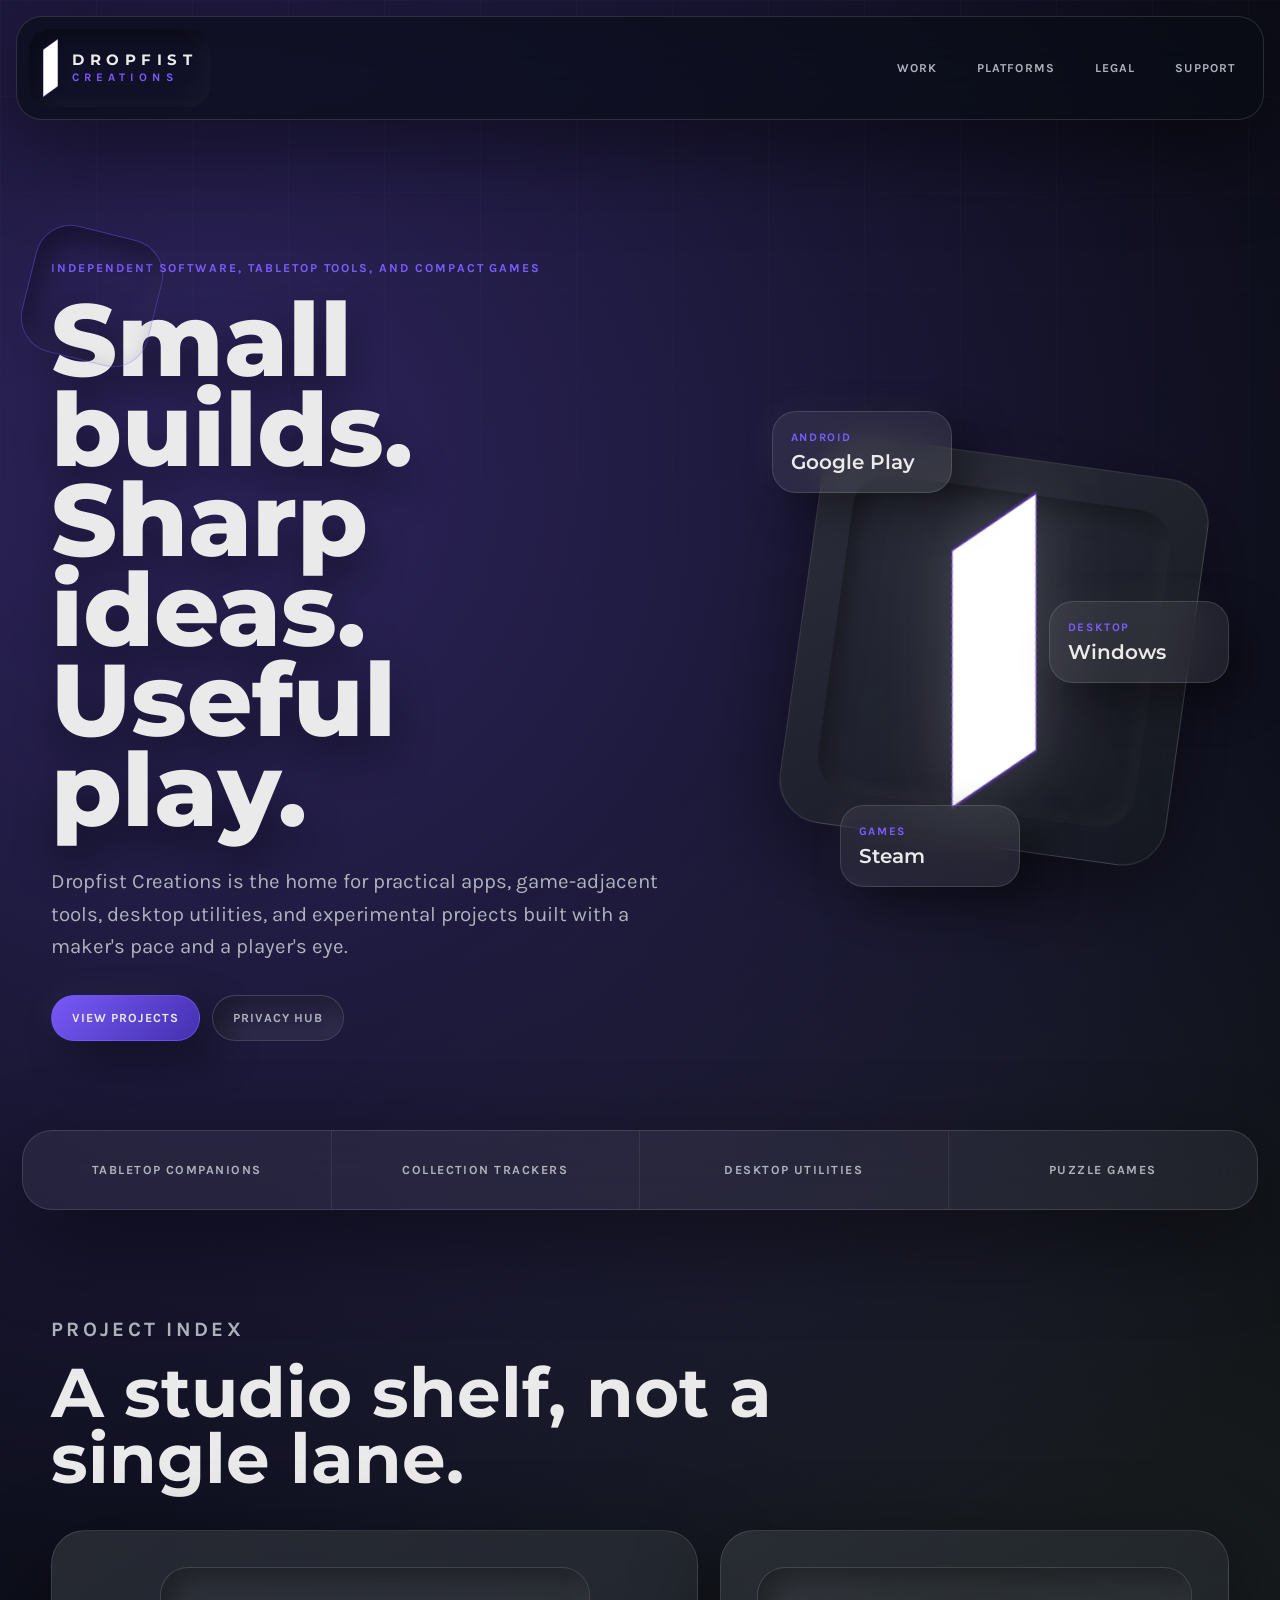
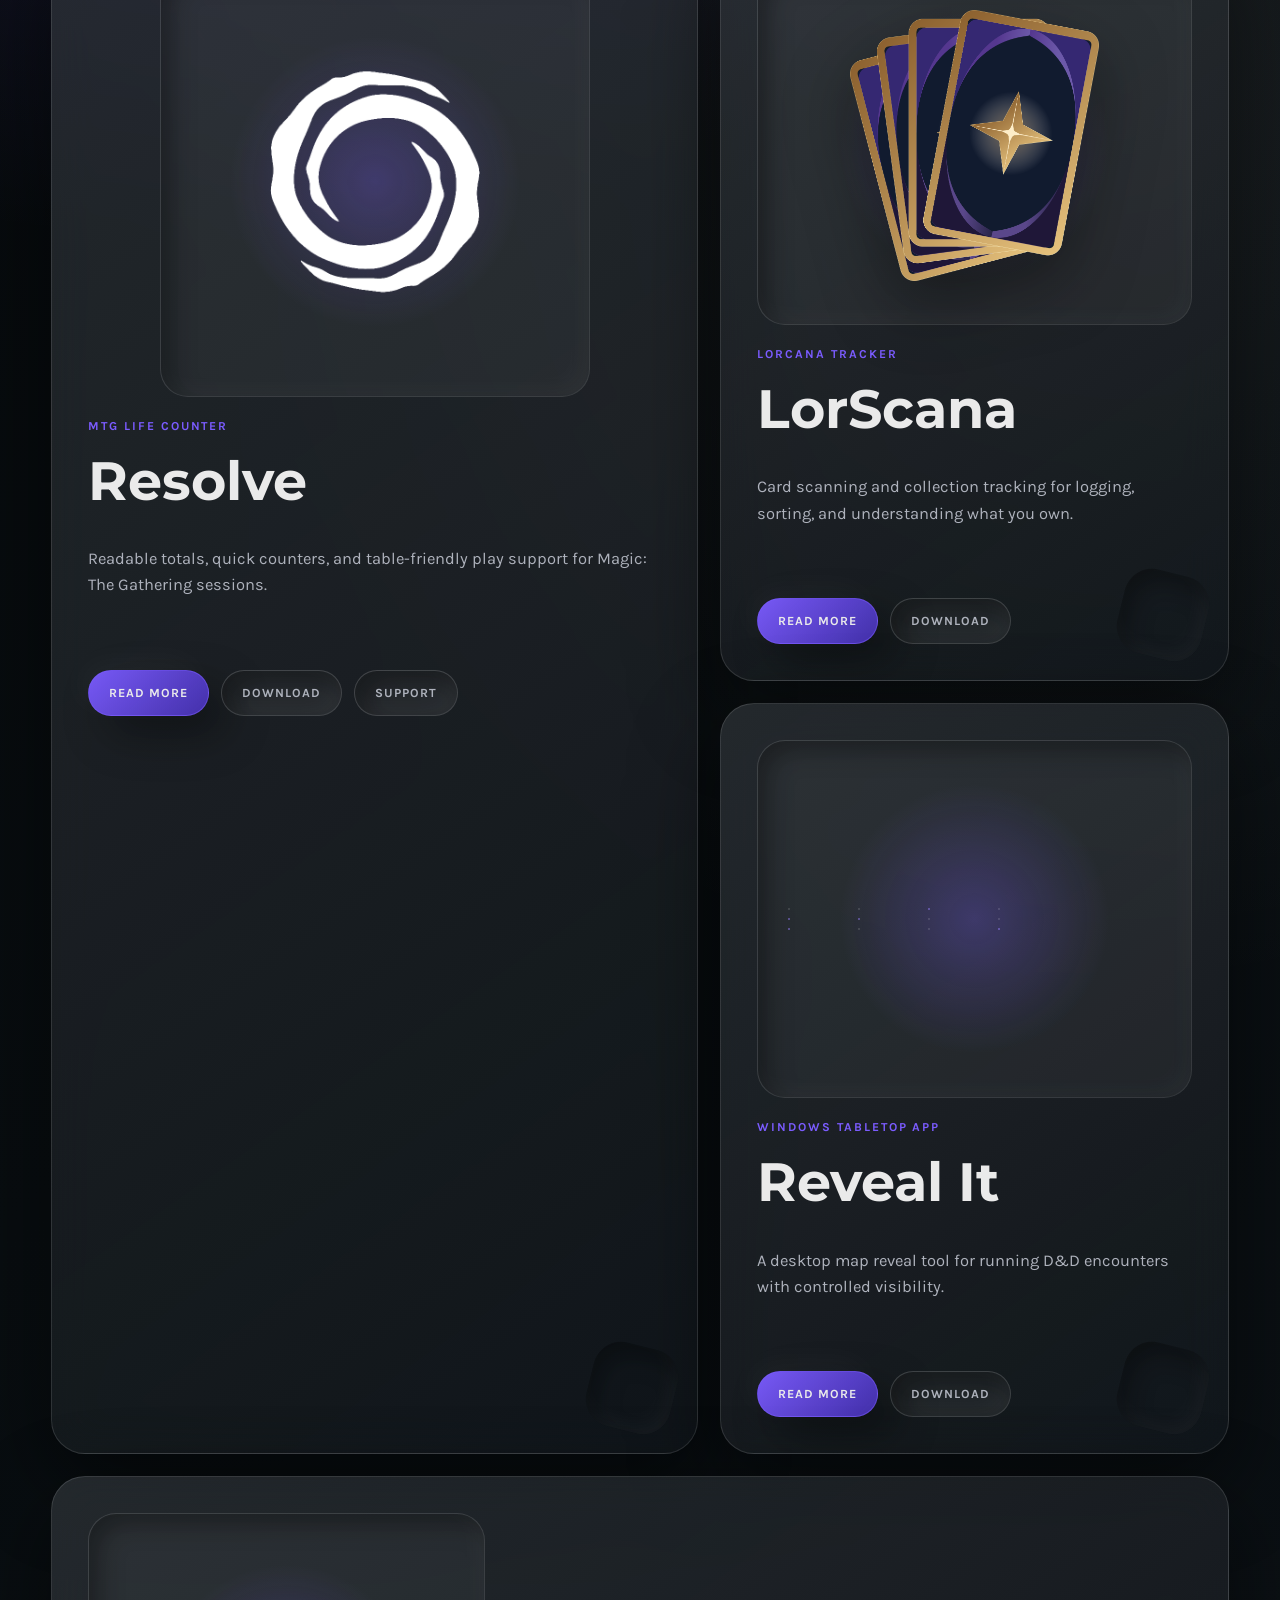
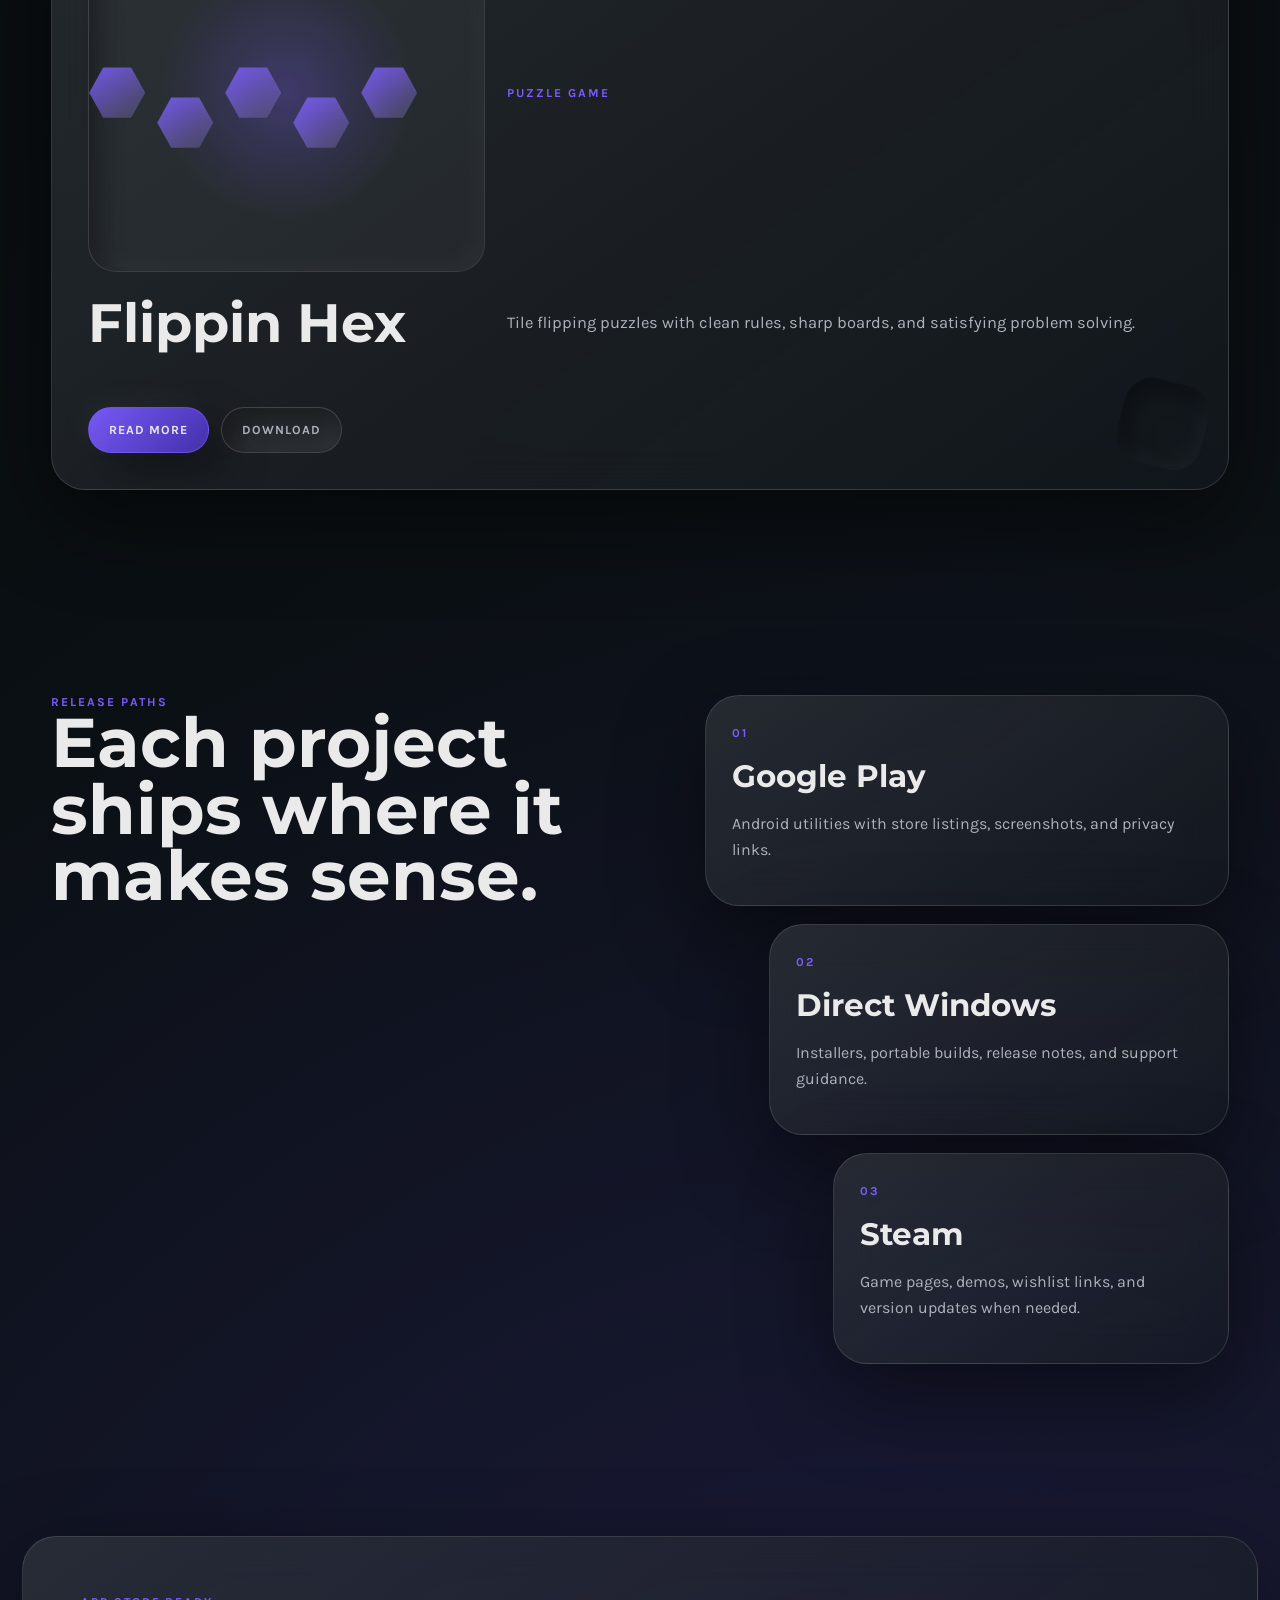
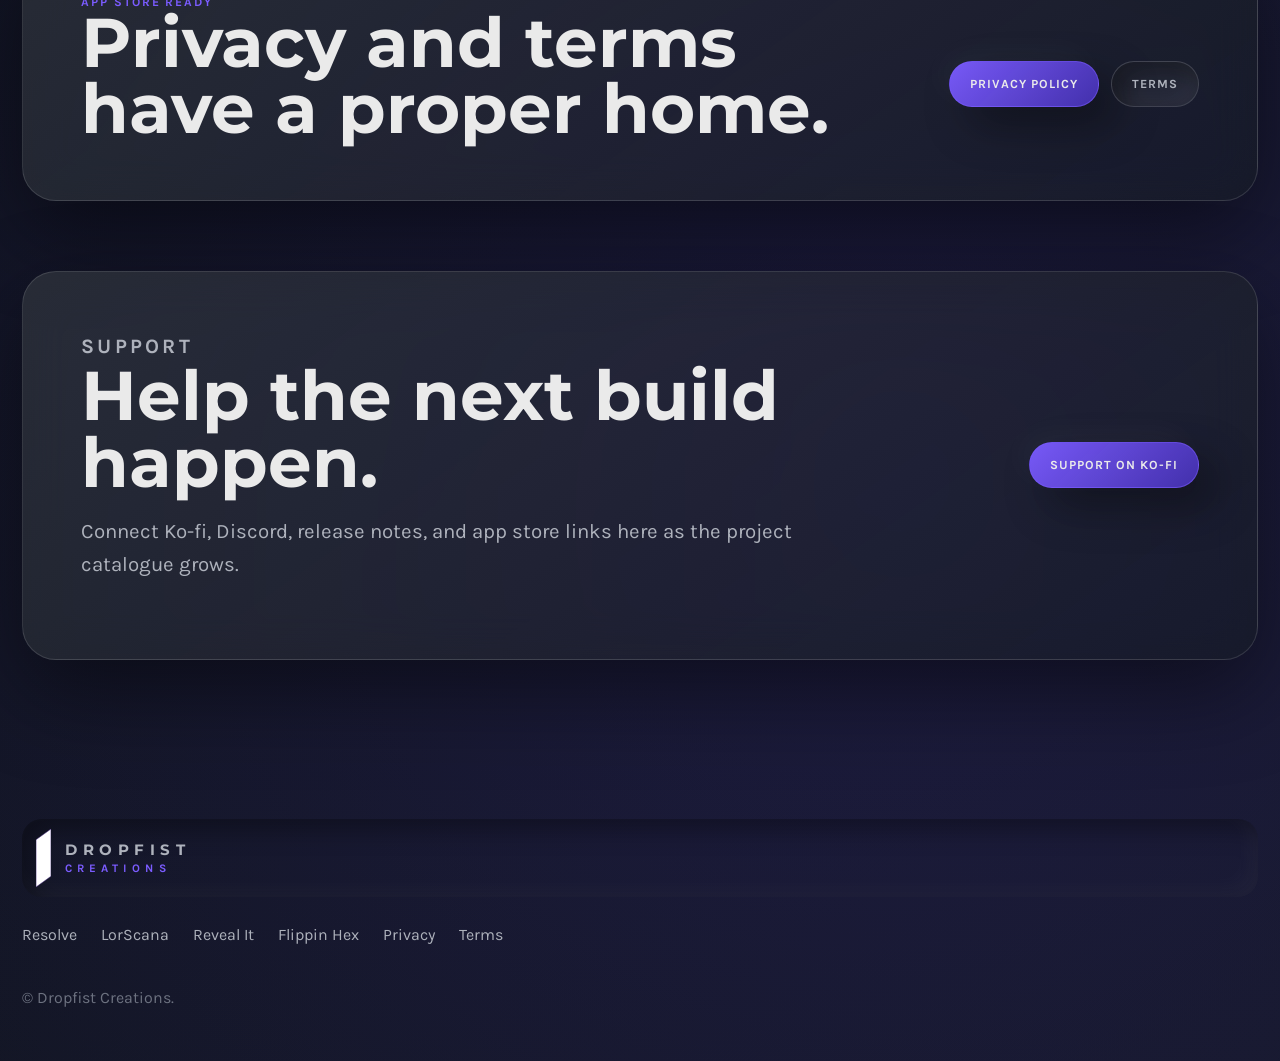
==== commit 17b131ee: "Refine Resolve project card layout - Changed the Resolve image container to a square layout - Aligne" ====
--- a/index.html
+++ b/index.html
@@ -76,6 +76,7 @@
           <p class="eyebrow">MTG life counter</p>
           <h3>Resolve</h3>
           <p>Readable totals, quick counters, and table-friendly play support for Magic: The Gathering sessions.</p>
+          <div class="app-shots is-empty" aria-hidden="true"></div>
           <div class="tile-actions">
             <a href="resolve.html">Read More</a>
             <a href="resolve.html#downloads">Download</a>
--- a/styles.css
+++ b/styles.css
@@ -444,6 +444,7 @@
 .feature-tile {
   grid-row: span 2;
   min-height: 730px;
+  align-content: start;
 }
 
 .hex-tile {
@@ -460,7 +461,8 @@
 .page-visual {
   display: grid;
   place-items: center;
-  min-height: 250px;
+  height: clamp(260px, 28vw, 430px);
+  min-height: 0;
   border: 1px solid rgba(234, 234, 234, 0.1);
   border-radius: 28px;
   background:
@@ -472,6 +474,15 @@
 .tile-visual img,
 .page-visual img {
   width: min(42%, 180px);
+  max-height: 72%;
+  object-fit: contain;
+}
+
+.feature-tile .tile-visual {
+  width: min(100%, 430px);
+  aspect-ratio: 1;
+  height: auto;
+  justify-self: center;
 }
 
 .resolve-visual img {
@@ -480,7 +491,8 @@
 }
 
 .lorscana-visual img {
-  width: min(86%, 420px);
+  width: min(62%, 300px);
+  max-height: 76%;
   filter: drop-shadow(0 26px 34px rgba(0, 0, 0, 0.42));
 }
 
@@ -496,6 +508,17 @@
   color: var(--muted);
   font-size: 1.03rem;
   line-height: 1.62;
+}
+
+.app-shots {
+  display: grid;
+  grid-template-columns: repeat(3, minmax(0, 1fr));
+  gap: 12px;
+  margin-top: 6px;
+}
+
+.app-shots.is-empty {
+  display: none;
 }
 
 .scanner-stack {
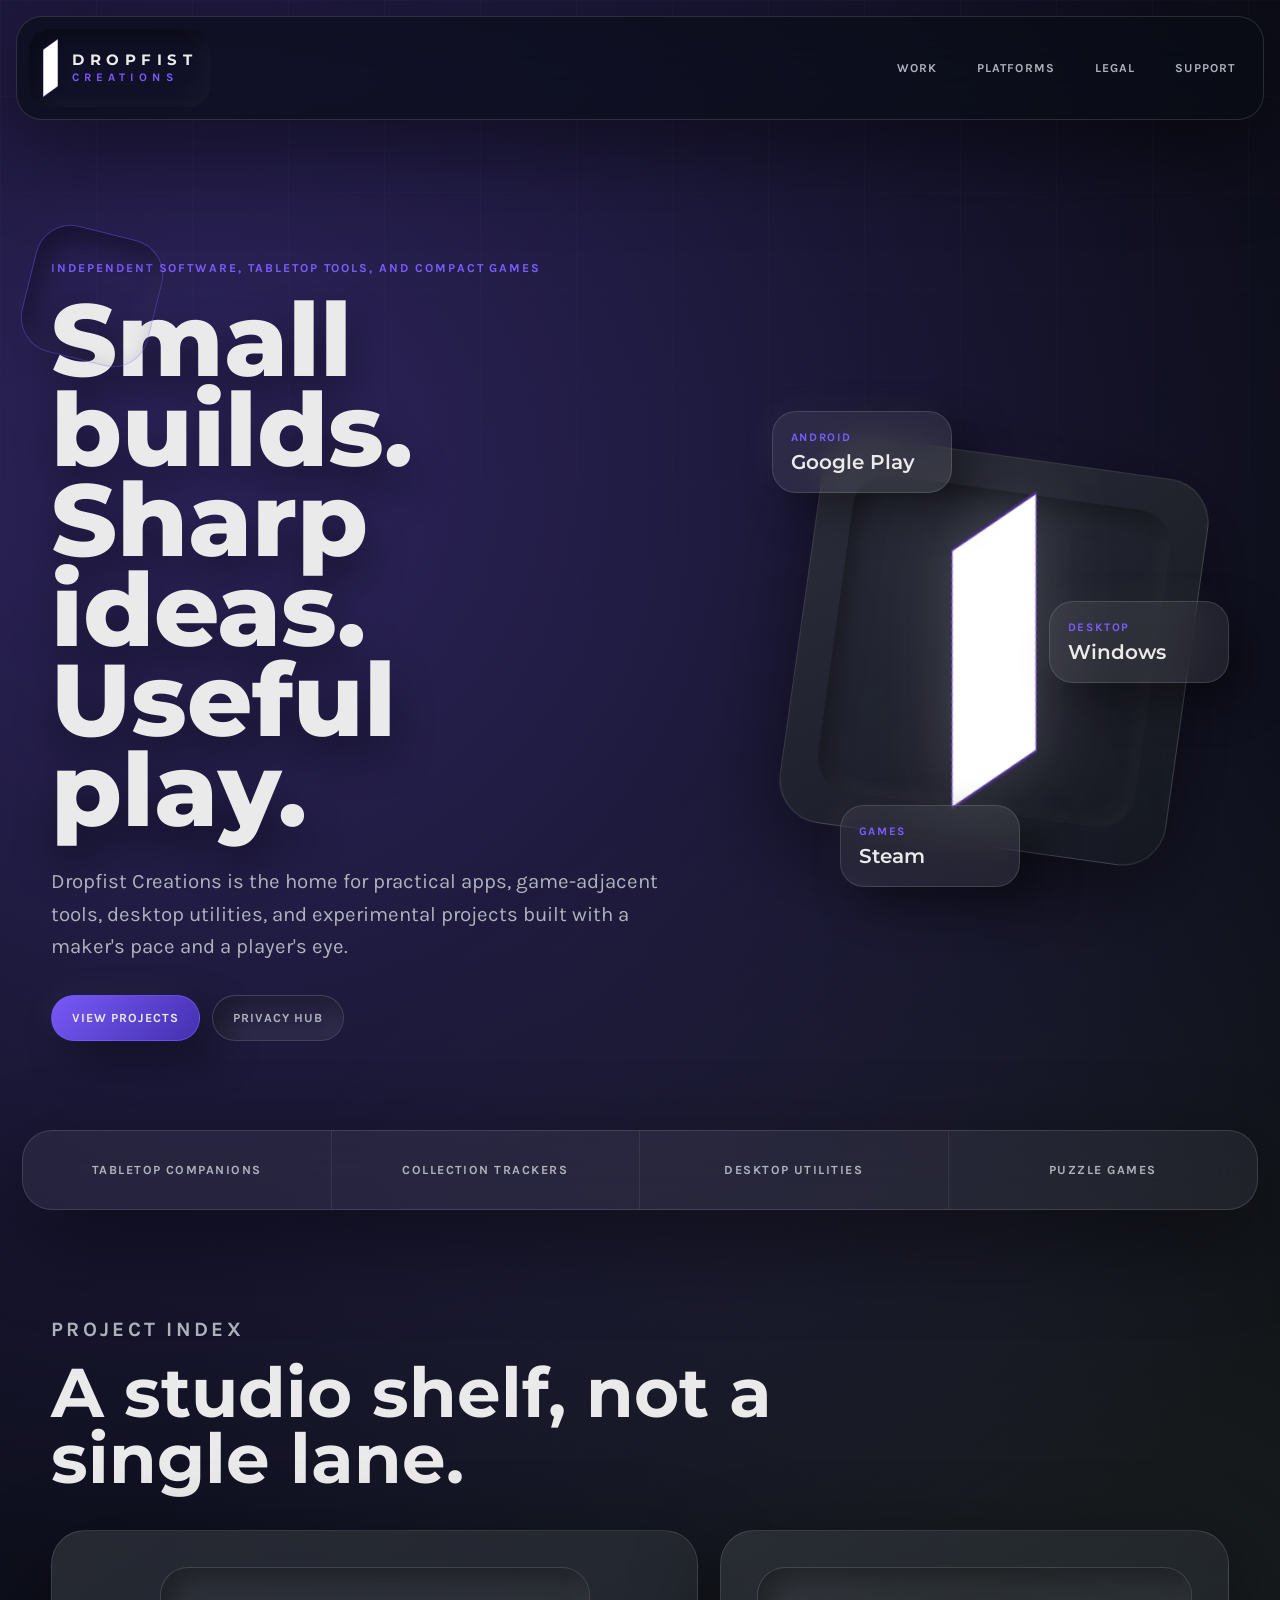
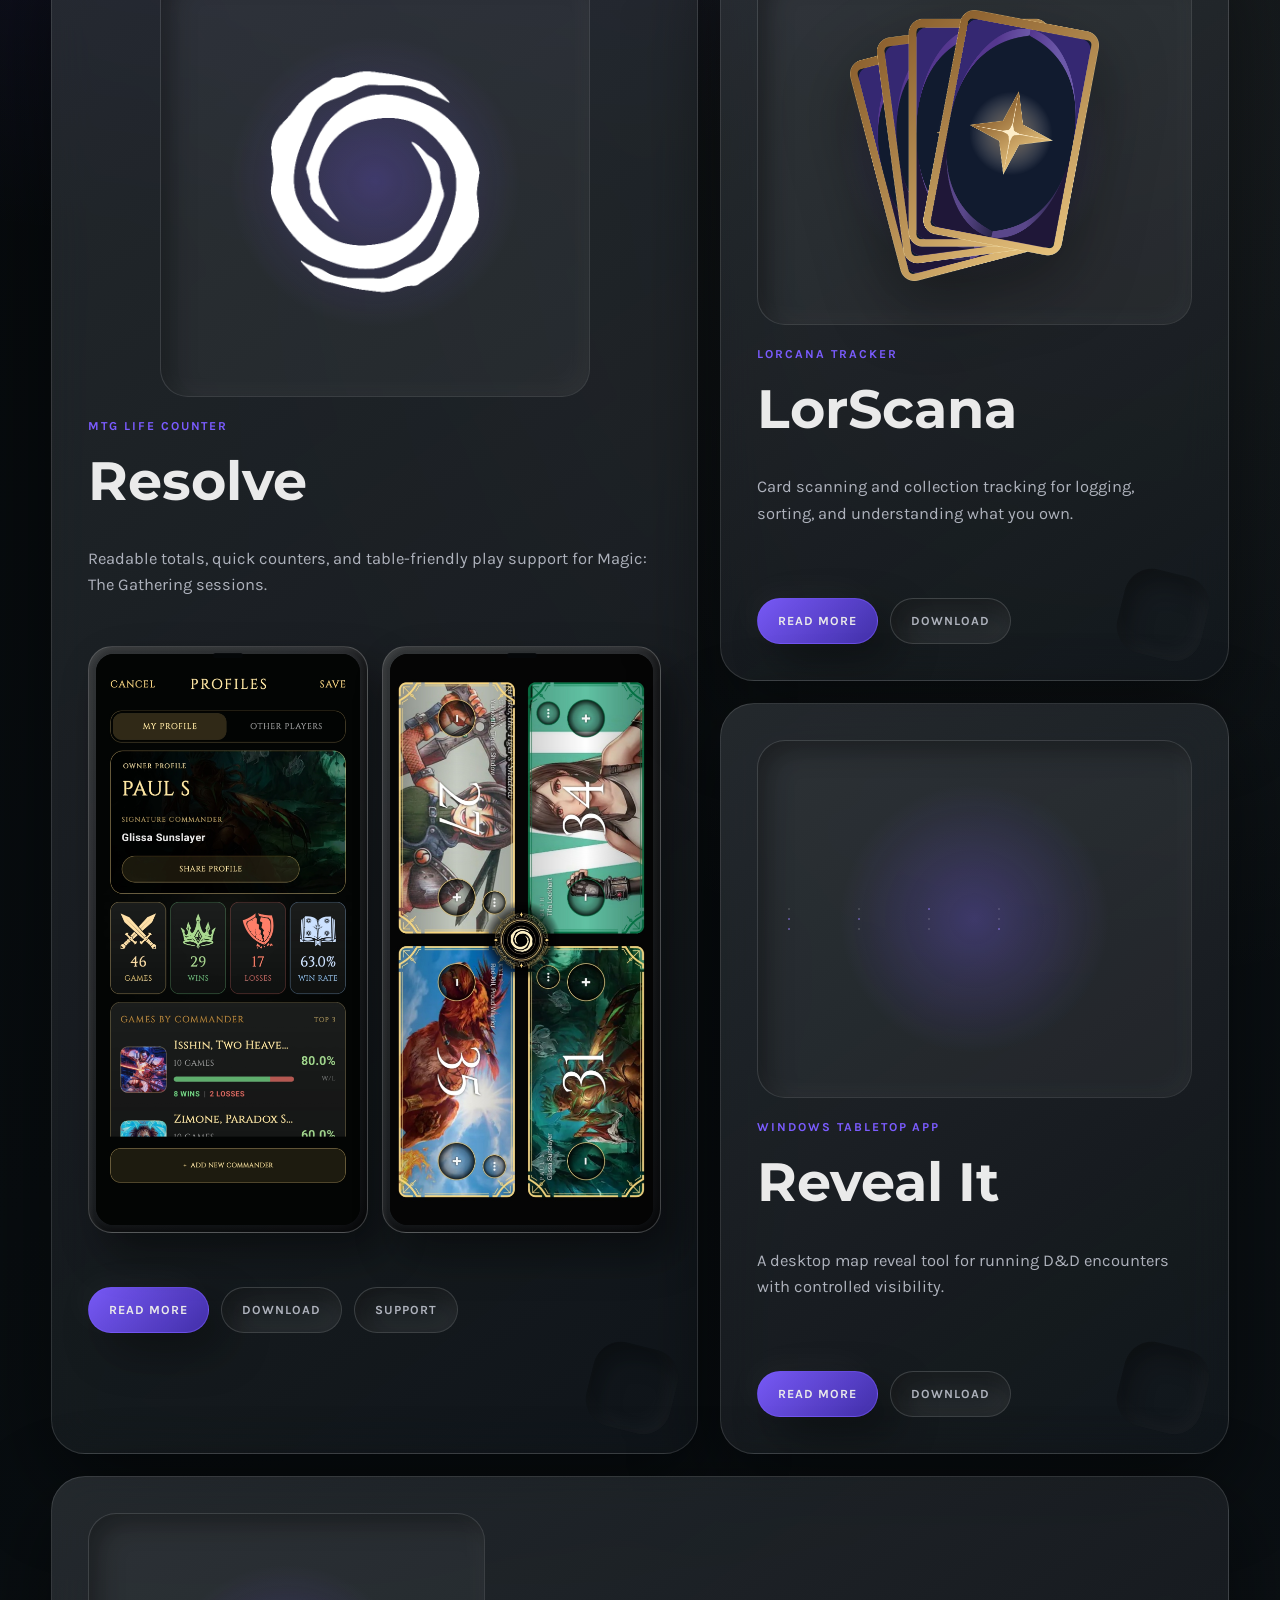
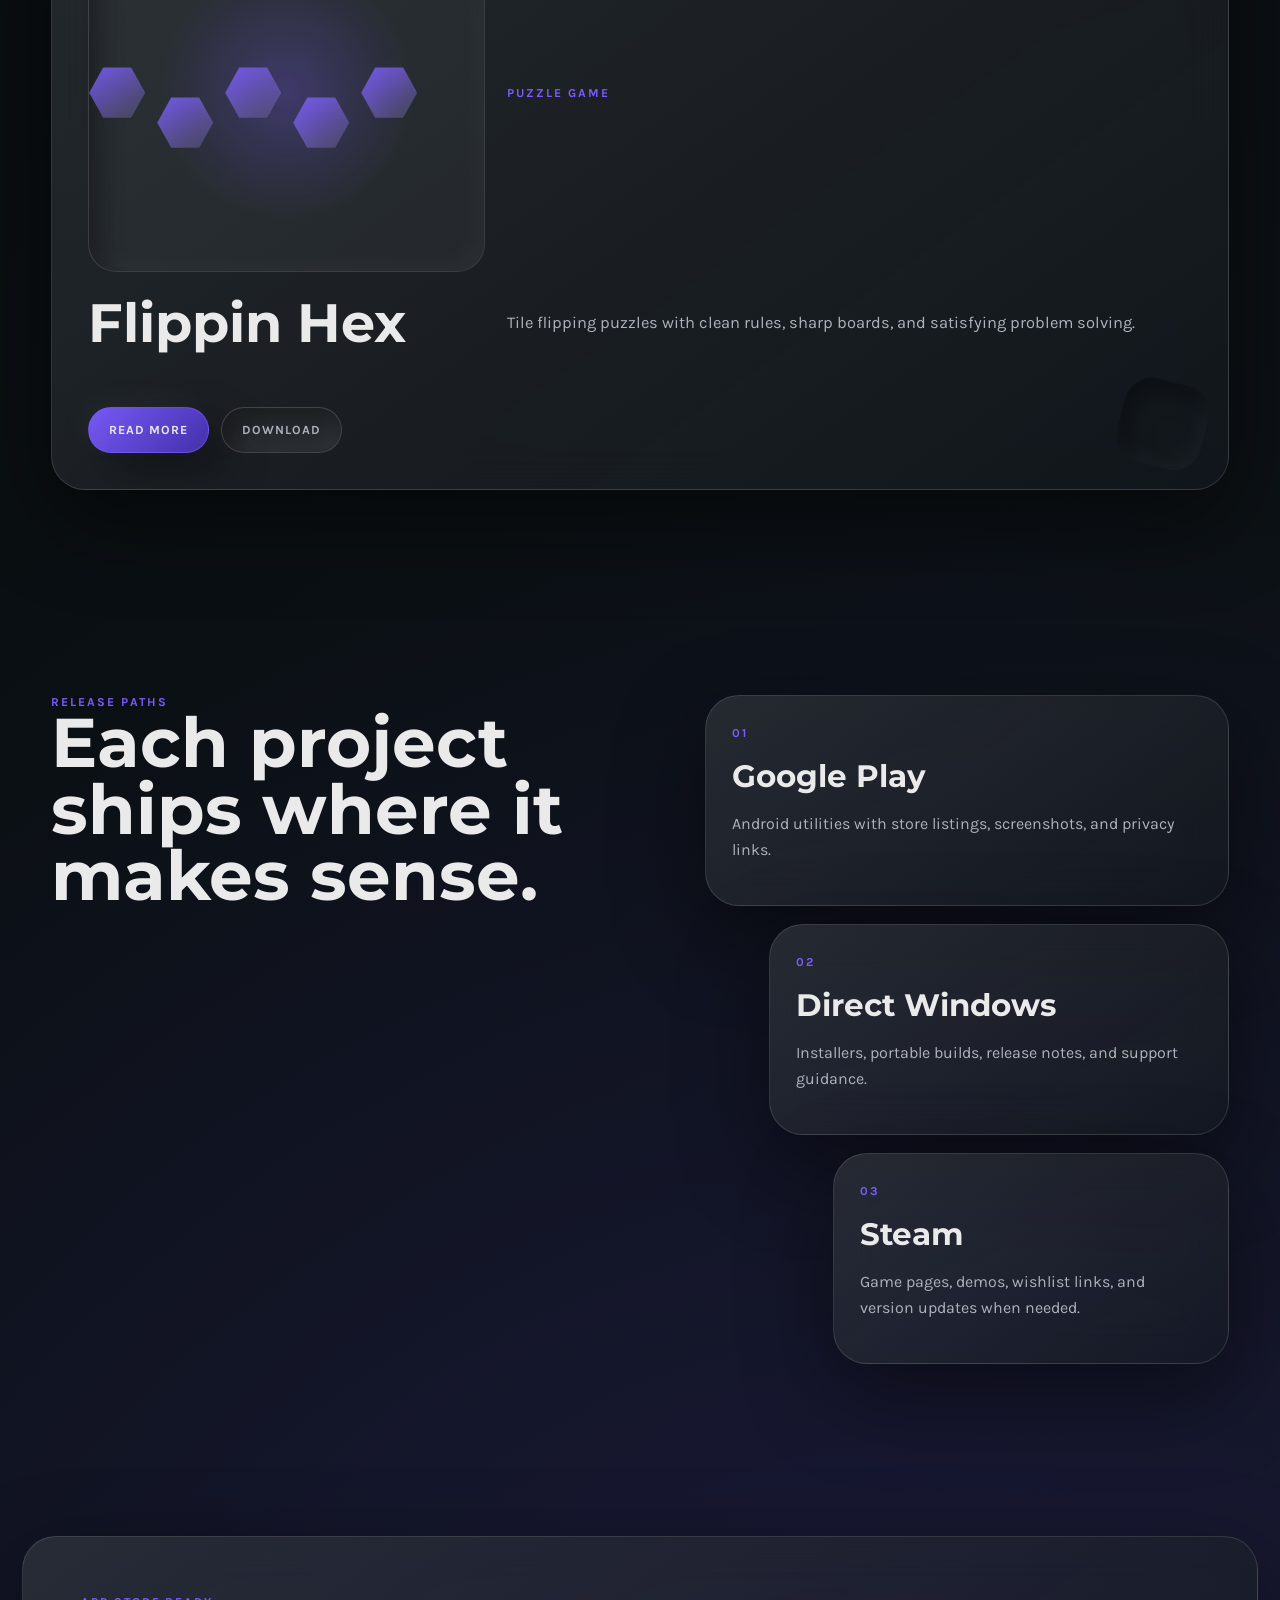
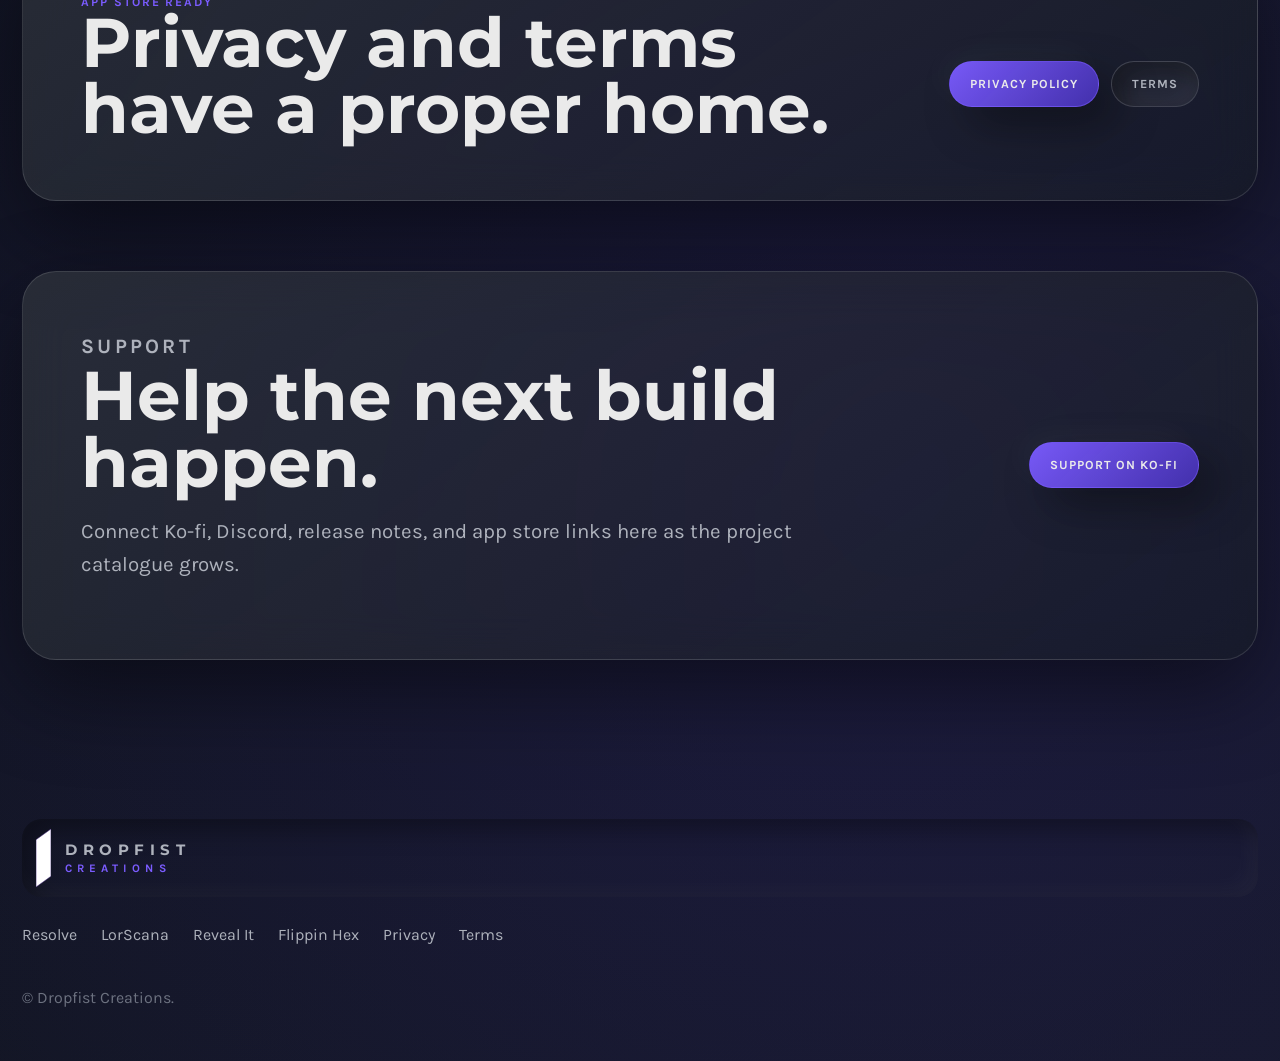
==== commit 1436876c: "Add framed Resolve app screenshots - Added Resolve app screenshots to the site assets - Added two Ga" ====
--- a/index.html
+++ b/index.html
@@ -76,7 +76,14 @@
           <p class="eyebrow">MTG life counter</p>
           <h3>Resolve</h3>
           <p>Readable totals, quick counters, and table-friendly play support for Magic: The Gathering sessions.</p>
-          <div class="app-shots is-empty" aria-hidden="true"></div>
+          <div class="app-shots" aria-label="Resolve app screenshots">
+            <figure class="phone-frame">
+              <img src="assets/resolve-screens/resolve-001.png" alt="Resolve profile screen" />
+            </figure>
+            <figure class="phone-frame">
+              <img src="assets/resolve-screens/resolve-006.png" alt="Resolve four player game screen" />
+            </figure>
+          </div>
           <div class="tile-actions">
             <a href="resolve.html">Read More</a>
             <a href="resolve.html#downloads">Download</a>
--- a/styles.css
+++ b/styles.css
@@ -512,13 +512,67 @@
 
 .app-shots {
   display: grid;
-  grid-template-columns: repeat(3, minmax(0, 1fr));
-  gap: 12px;
-  margin-top: 6px;
+  grid-template-columns: repeat(2, minmax(0, 1fr));
+  gap: 14px;
+  margin-top: 8px;
 }
 
 .app-shots.is-empty {
   display: none;
+}
+
+.phone-frame {
+  position: relative;
+  margin: 0;
+  padding: 10px;
+  overflow: hidden;
+  border: 1px solid rgba(234, 234, 234, 0.2);
+  border-radius: 34px;
+  background:
+    linear-gradient(145deg, rgba(234, 234, 234, 0.18), rgba(234, 234, 234, 0.035)),
+    #0a0d10;
+  box-shadow:
+    16px 22px 42px rgba(0, 0, 0, 0.42),
+    inset 2px 2px 4px rgba(255, 255, 255, 0.08),
+    inset -5px -5px 12px rgba(0, 0, 0, 0.6);
+}
+
+.phone-frame::before {
+  position: absolute;
+  top: 8px;
+  left: 50%;
+  z-index: 2;
+  width: 44px;
+  height: 7px;
+  content: "";
+  border-radius: 999px;
+  background: rgba(5, 7, 10, 0.88);
+  transform: translateX(-50%);
+}
+
+.phone-frame img {
+  display: block;
+  width: 100%;
+  aspect-ratio: 9 / 19.5;
+  border-radius: 25px;
+  object-fit: cover;
+  object-position: top center;
+  background: #050505;
+}
+
+.app-shots .phone-frame {
+  border-radius: 24px;
+  padding: 7px;
+}
+
+.app-shots .phone-frame::before {
+  width: 30px;
+  height: 5px;
+  top: 6px;
+}
+
+.app-shots .phone-frame img {
+  border-radius: 18px;
 }
 
 .scanner-stack {
@@ -684,6 +738,22 @@
   padding: clamp(24px, 3vw, 34px);
 }
 
+.screenshot-section {
+  padding-top: 0;
+}
+
+.phone-gallery {
+  display: grid;
+  grid-template-columns: repeat(4, minmax(0, 1fr));
+  gap: clamp(16px, 2vw, 26px);
+  align-items: start;
+}
+
+.phone-gallery .hero-phone {
+  grid-column: span 2;
+  grid-row: span 2;
+}
+
 .legal-list {
   display: grid;
   gap: 18px;
@@ -714,7 +784,8 @@
   .legal-strip,
   .support-panel,
   .page-hero,
-  .info-grid {
+  .info-grid,
+  .phone-gallery {
     grid-template-columns: 1fr;
   }
 
@@ -730,6 +801,11 @@
 
   .hero-mark {
     min-height: 440px;
+  }
+
+  .phone-gallery .hero-phone {
+    grid-column: auto;
+    grid-row: auto;
   }
 }
 
@@ -838,6 +914,19 @@
   .scanner-stack {
     grid-template-columns: repeat(3, minmax(42px, 62px));
   }
+
+  .app-shots {
+    grid-template-columns: 1fr 1fr;
+  }
+
+  .phone-frame {
+    border-radius: 26px;
+    padding: 8px;
+  }
+
+  .phone-frame img {
+    border-radius: 20px;
+  }
 }
 
 @media (prefers-reduced-motion: reduce) {
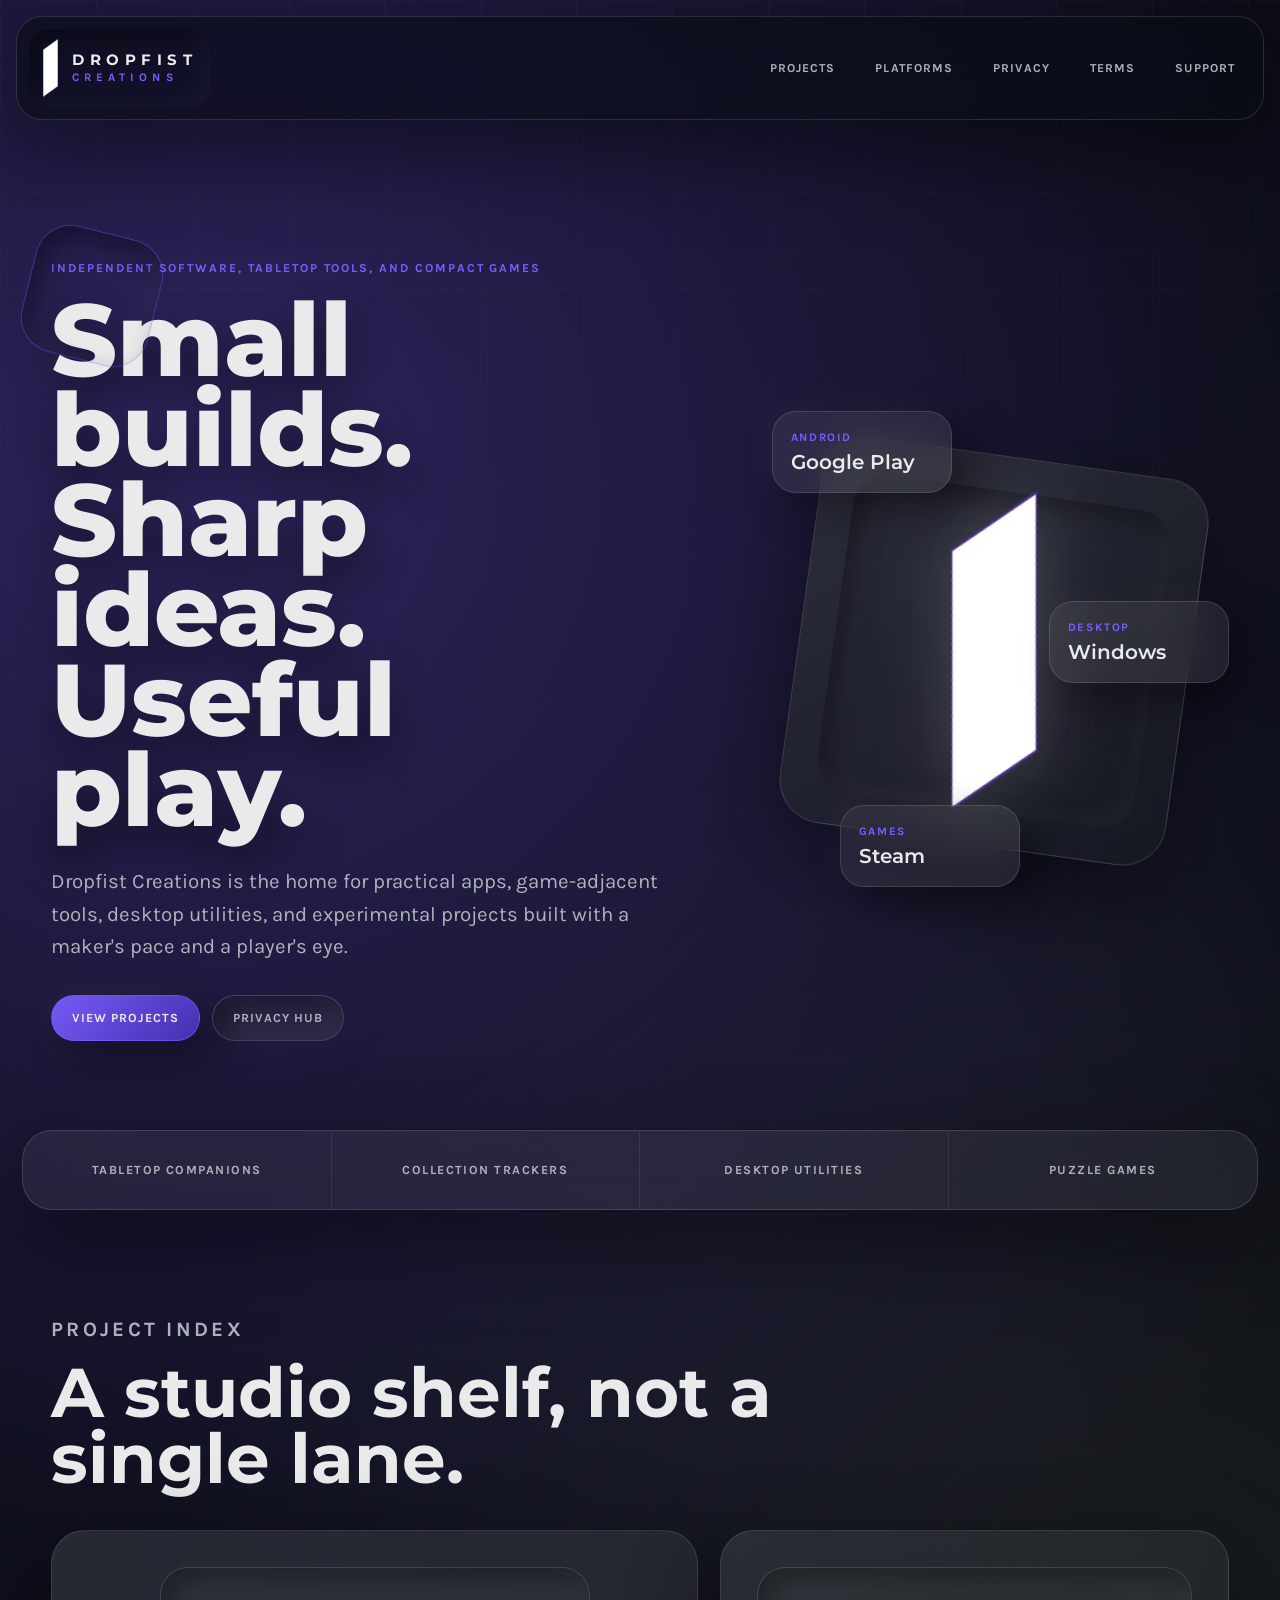
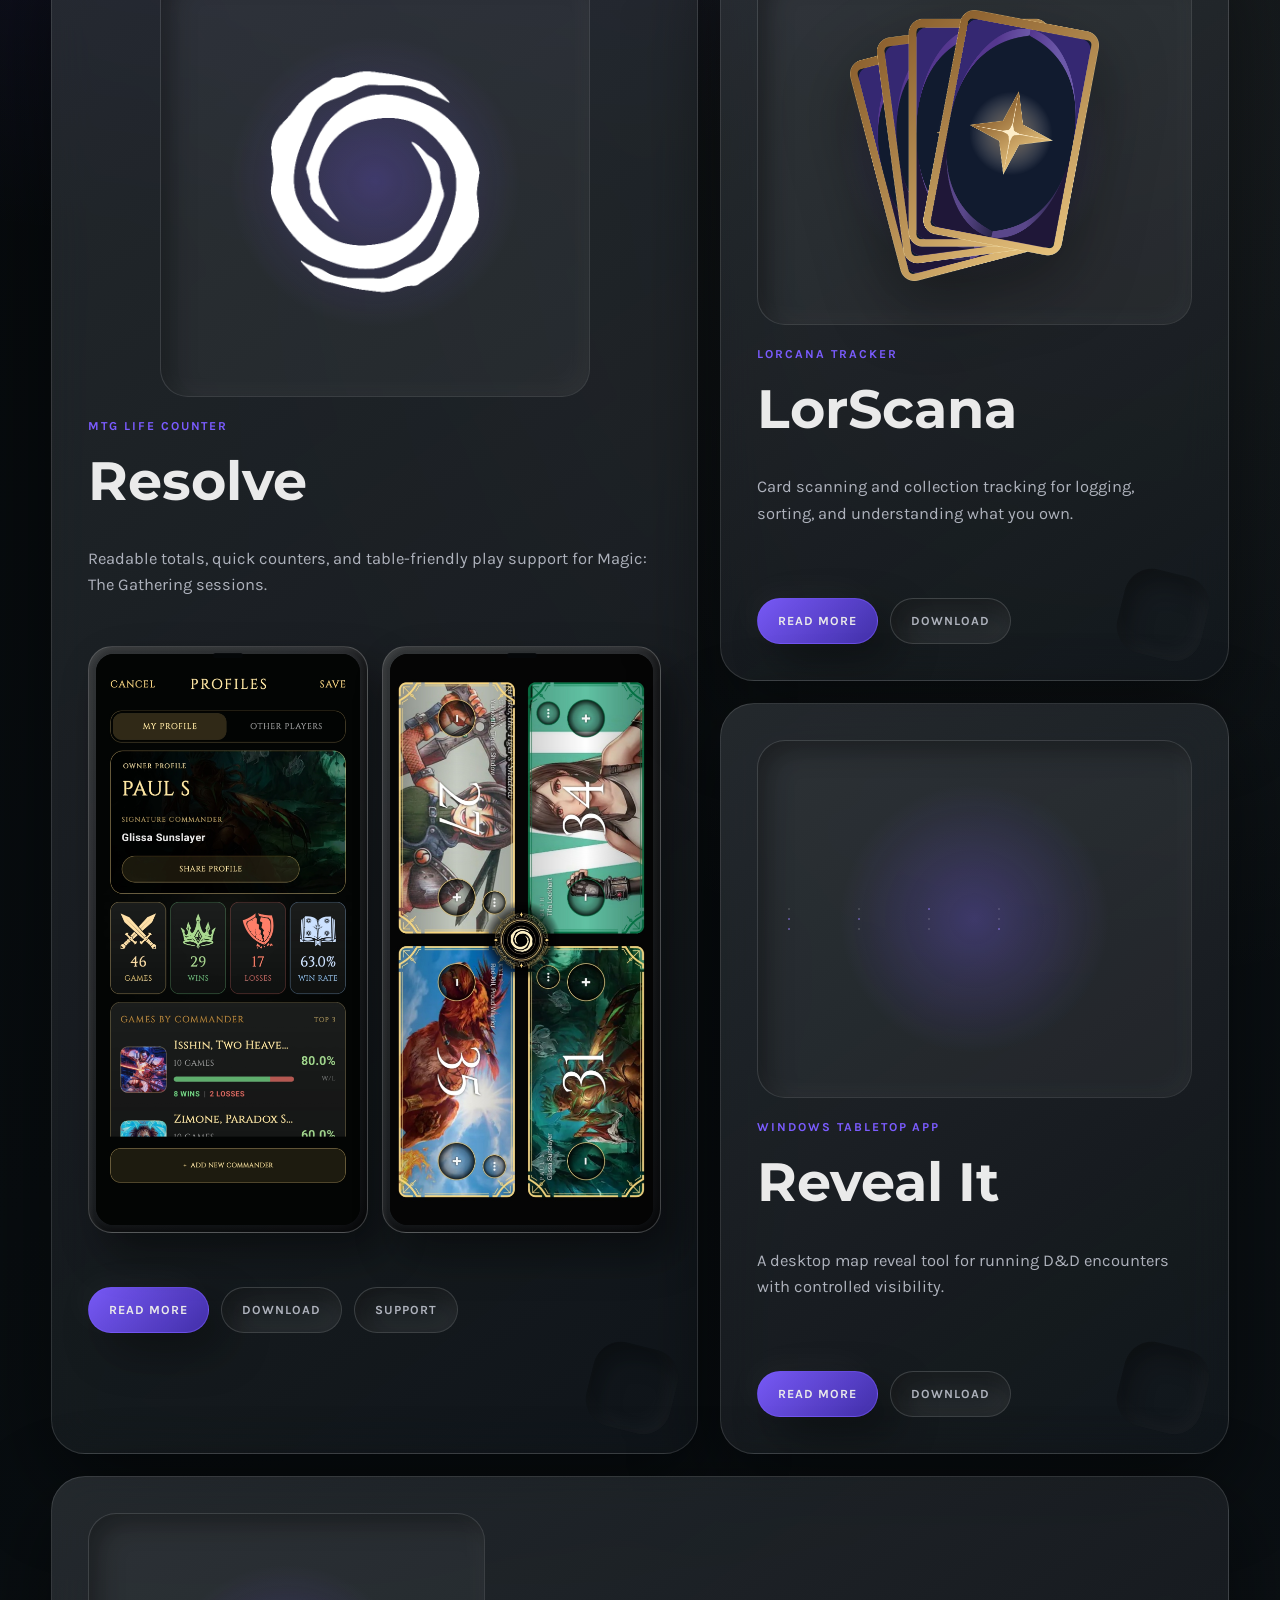
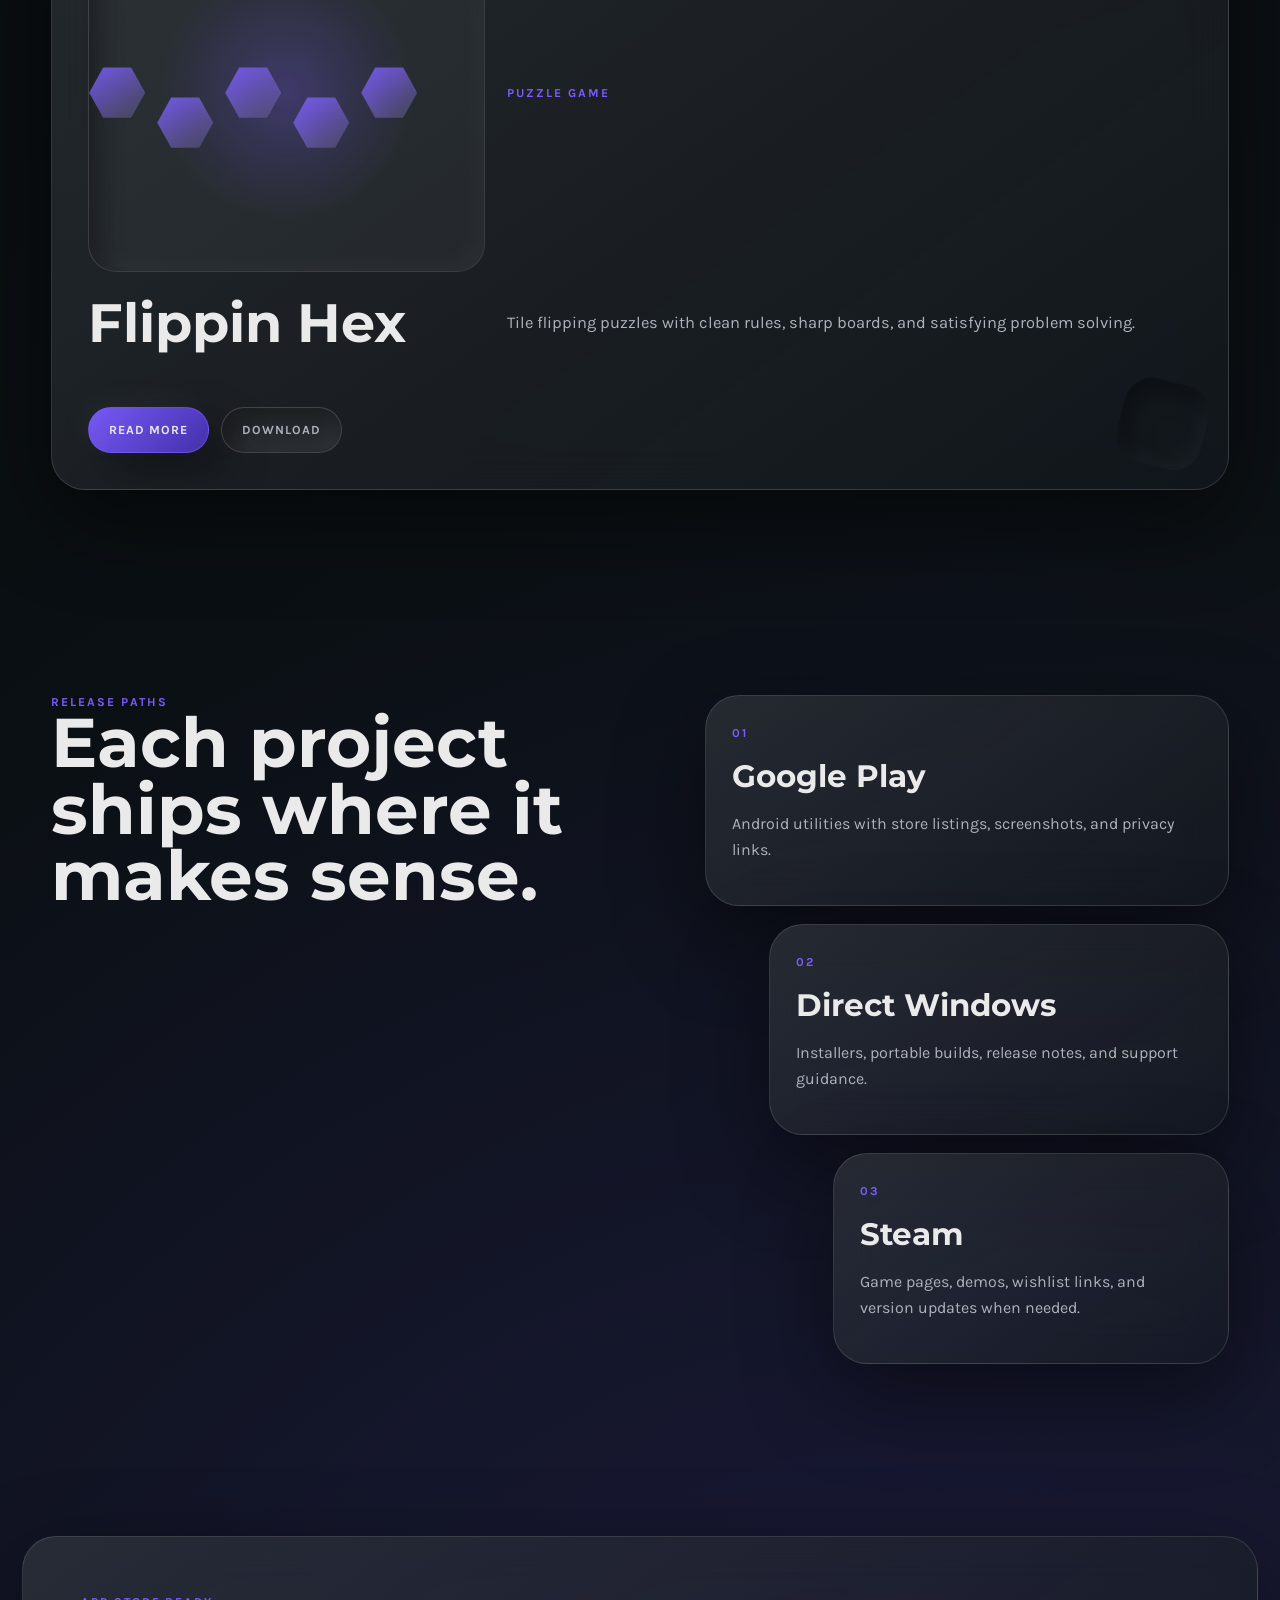
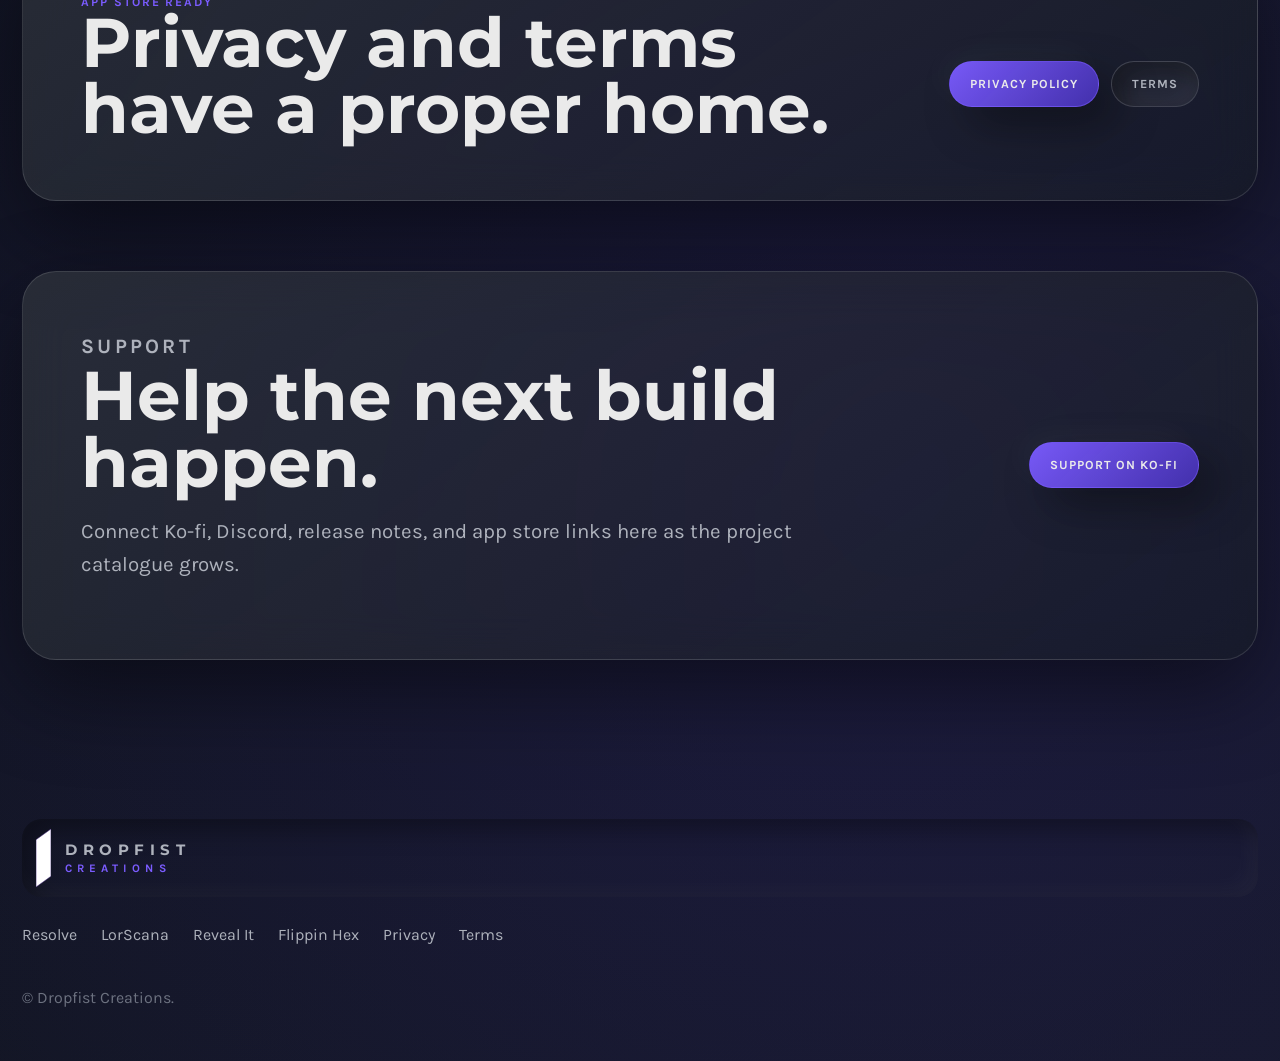
==== commit ab45bb84: "Standardize main site navigation - Made the main navigation consistent across all pages - Renamed Wo" ====
--- a/index.html
+++ b/index.html
@@ -17,17 +17,19 @@
       <span><strong>Dropfist</strong><small>Creations</small></span>
     </a>
     <nav class="desktop-nav" aria-label="Main navigation">
-      <a href="#work">Work</a>
+      <a href="#work">Projects</a>
       <a href="#release-paths">Platforms</a>
-      <a href="#legal">Legal</a>
+      <a href="privacy.html">Privacy</a>
+      <a href="terms.html">Terms</a>
       <a href="#support">Support</a>
     </nav>
     <details class="mobile-nav">
       <summary aria-label="Open navigation"><span></span><span></span><span></span></summary>
       <div>
-        <a href="#work">Work</a>
+        <a href="#work">Projects</a>
         <a href="#release-paths">Platforms</a>
-        <a href="#legal">Legal</a>
+        <a href="privacy.html">Privacy</a>
+        <a href="terms.html">Terms</a>
         <a href="#support">Support</a>
       </div>
     </details>
--- a/styles.css
+++ b/styles.css
@@ -744,14 +744,40 @@
 
 .phone-gallery {
   display: grid;
-  grid-template-columns: repeat(4, minmax(0, 1fr));
+  grid-template-columns: repeat(3, minmax(0, 1fr));
   gap: clamp(16px, 2vw, 26px);
   align-items: start;
 }
 
-.phone-gallery .hero-phone {
-  grid-column: span 2;
-  grid-row: span 2;
+.screenshot-card {
+  display: grid;
+  gap: 14px;
+  padding: clamp(16px, 2vw, 22px);
+  border: 1px solid var(--line);
+  border-radius: 30px;
+  background:
+    linear-gradient(145deg, rgba(234, 234, 234, 0.1), rgba(234, 234, 234, 0.024)),
+    rgba(12, 17, 21, 0.48);
+  box-shadow: var(--soft);
+  backdrop-filter: blur(18px);
+}
+
+.screenshot-card .phone-frame {
+  width: min(100%, 310px);
+  justify-self: center;
+}
+
+.screenshot-card h3 {
+  margin: 0;
+  font-family: "Montserrat", "Segoe UI", sans-serif;
+  font-size: clamp(1.2rem, 2vw, 1.75rem);
+  line-height: 1.08;
+}
+
+.screenshot-card p:not(.eyebrow) {
+  margin: 0;
+  color: var(--muted);
+  line-height: 1.58;
 }
 
 .legal-list {
@@ -784,8 +810,7 @@
   .legal-strip,
   .support-panel,
   .page-hero,
-  .info-grid,
-  .phone-gallery {
+  .info-grid {
     grid-template-columns: 1fr;
   }
 
@@ -803,9 +828,8 @@
     min-height: 440px;
   }
 
-  .phone-gallery .hero-phone {
-    grid-column: auto;
-    grid-row: auto;
+  .phone-gallery {
+    grid-template-columns: repeat(2, minmax(0, 1fr));
   }
 }
 
@@ -927,6 +951,10 @@
   .phone-frame img {
     border-radius: 20px;
   }
+
+  .phone-gallery {
+    grid-template-columns: 1fr;
+  }
 }
 
 @media (prefers-reduced-motion: reduce) {
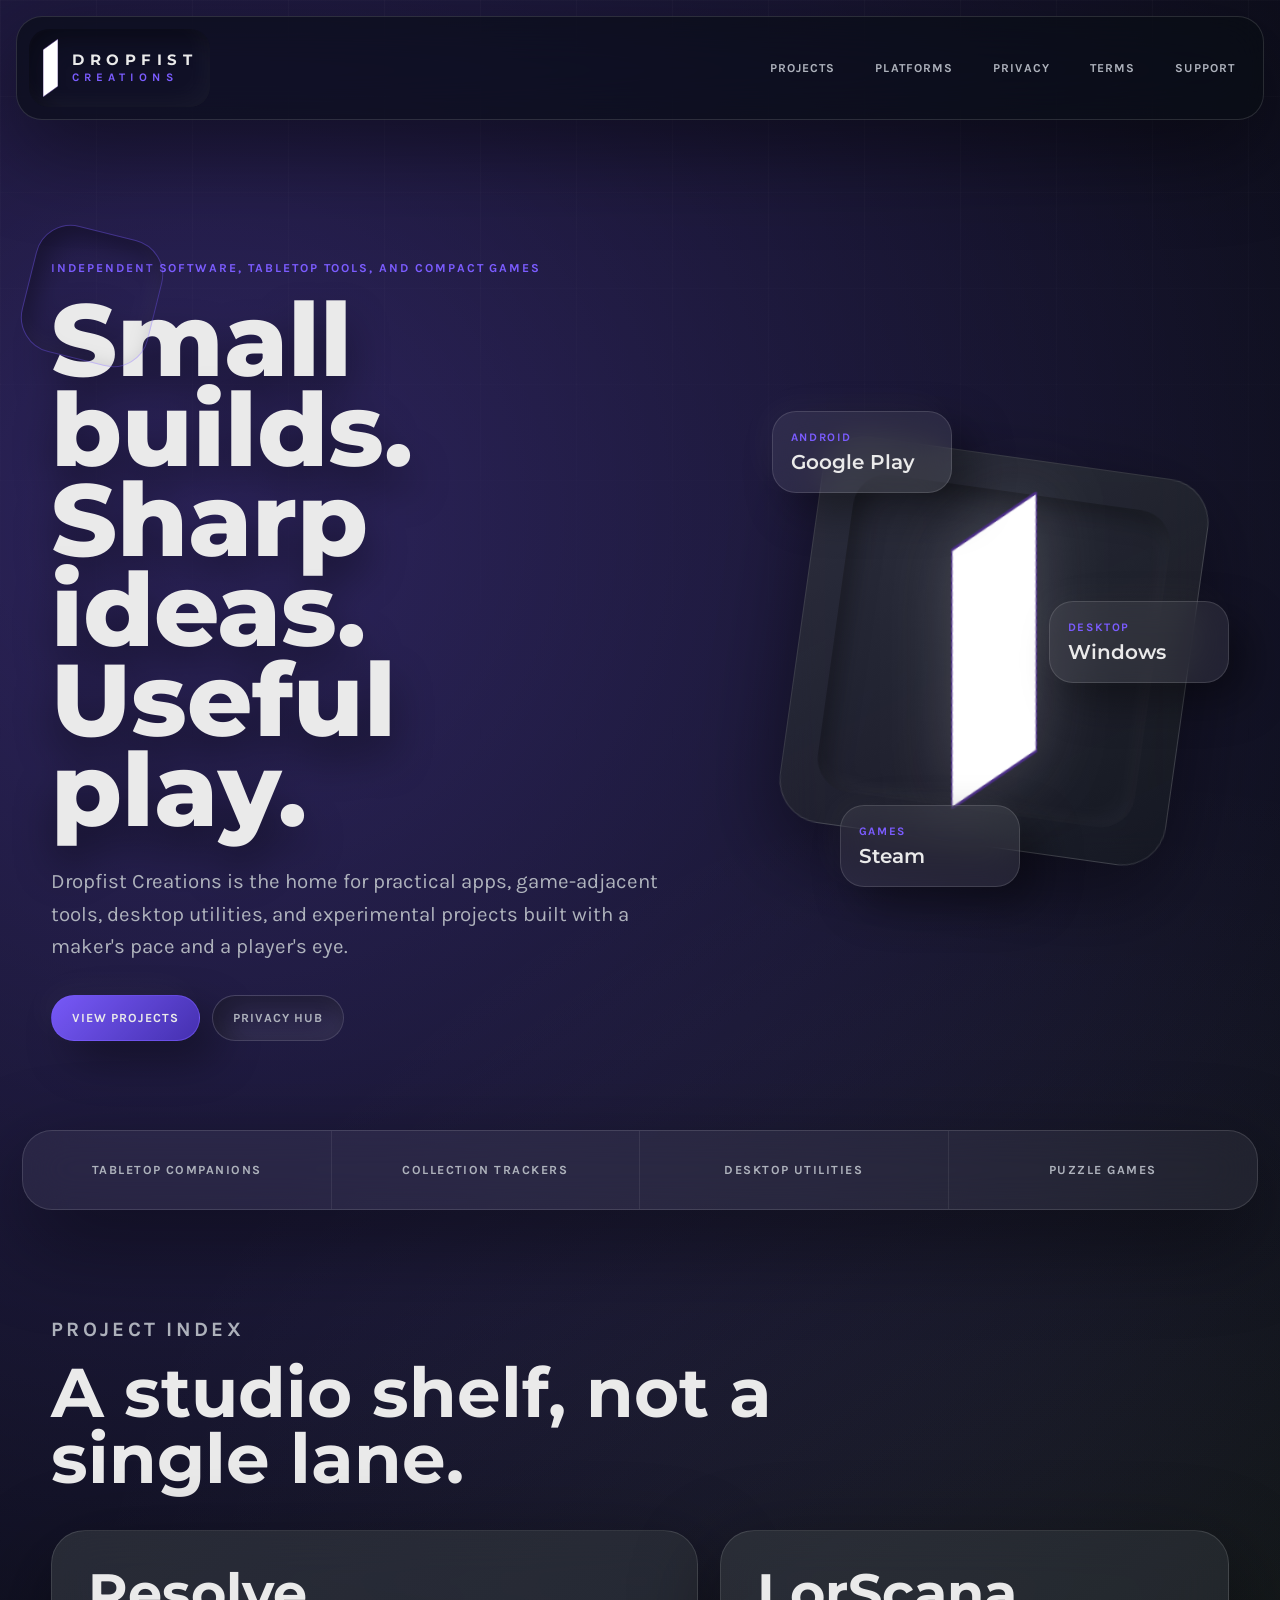
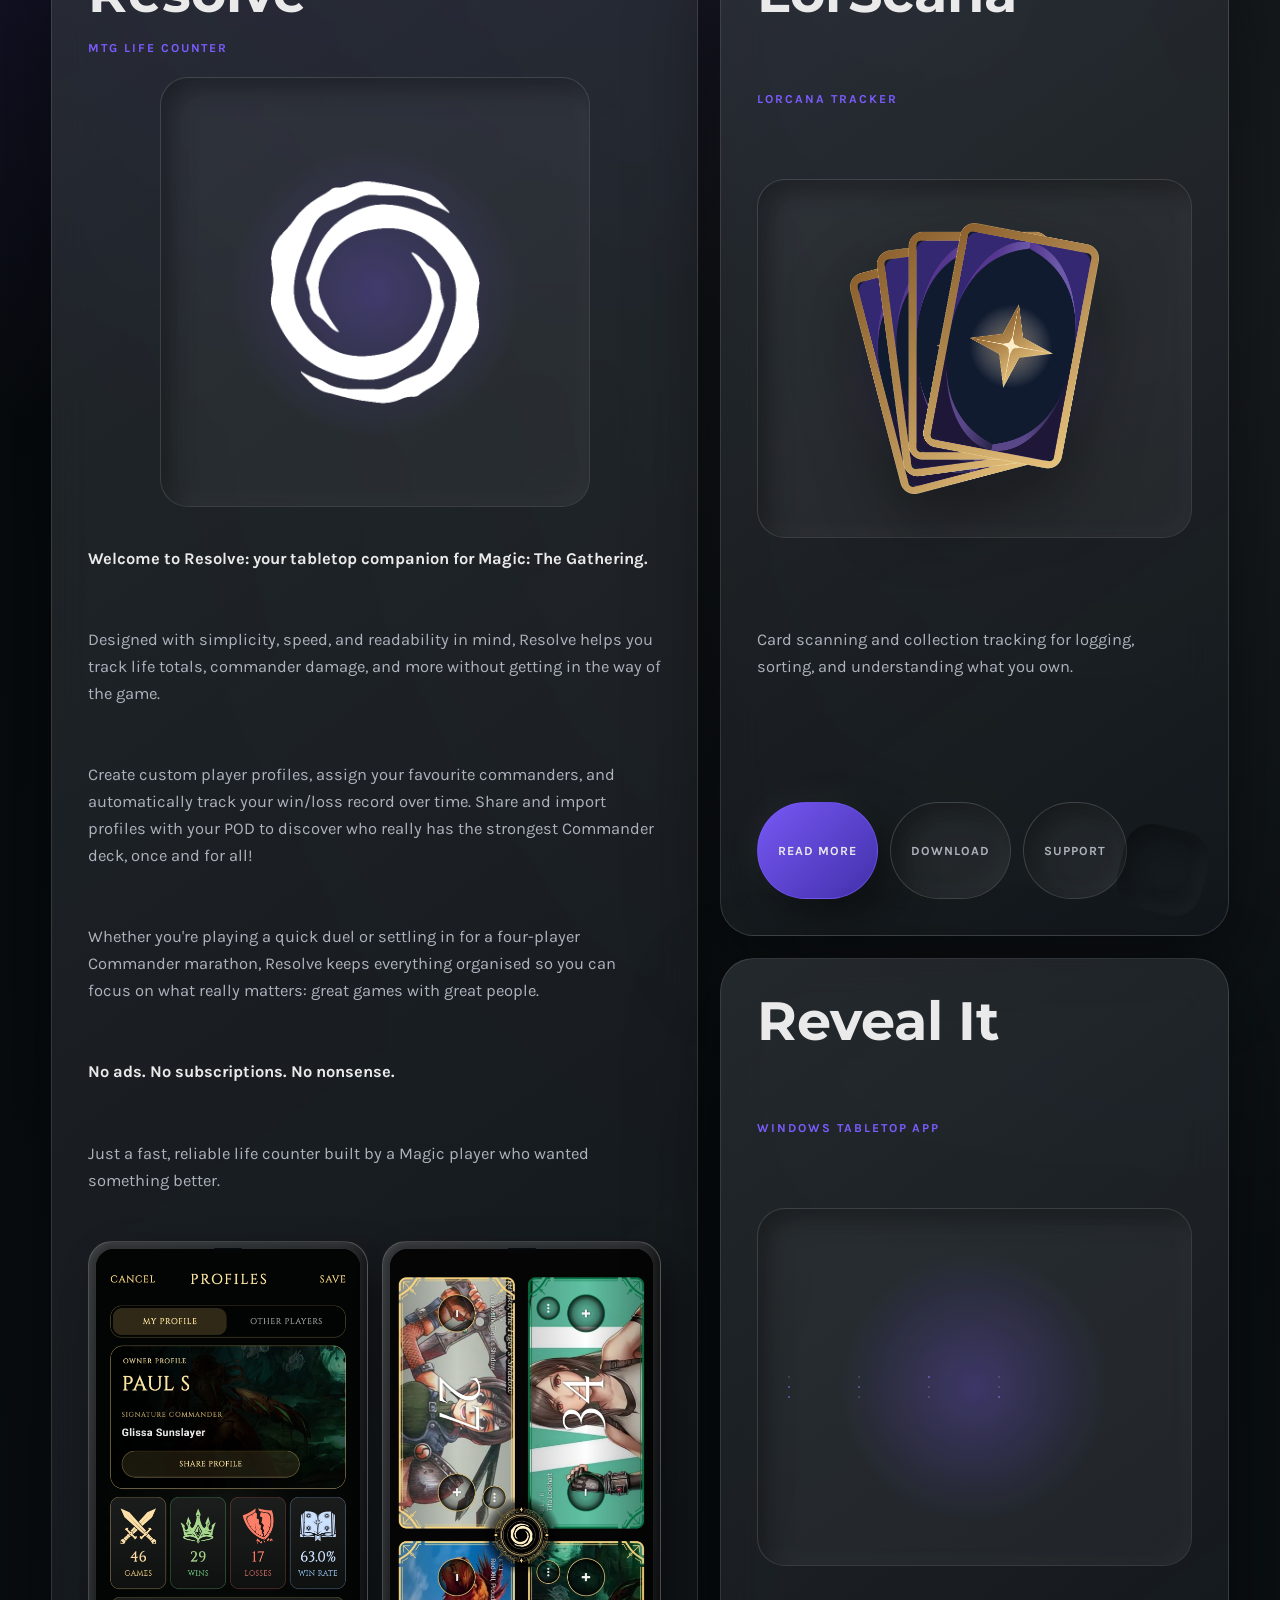
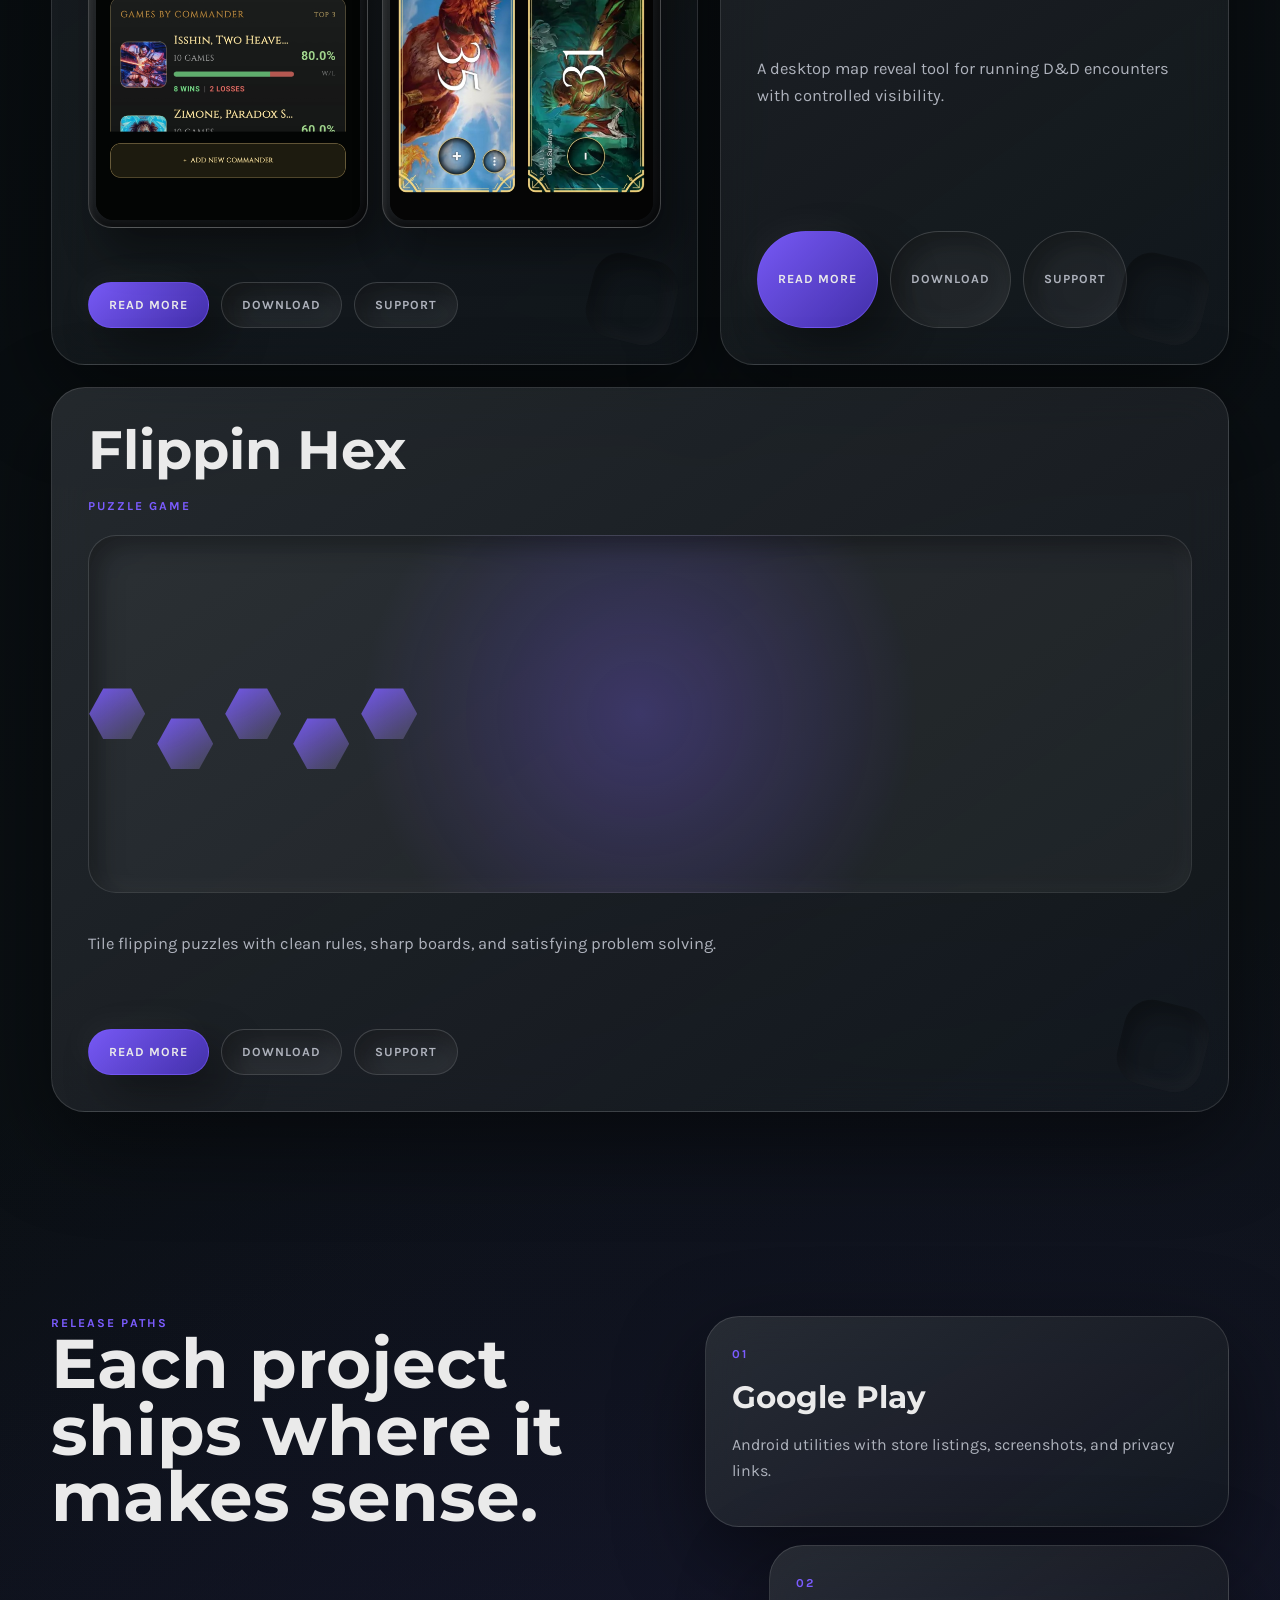
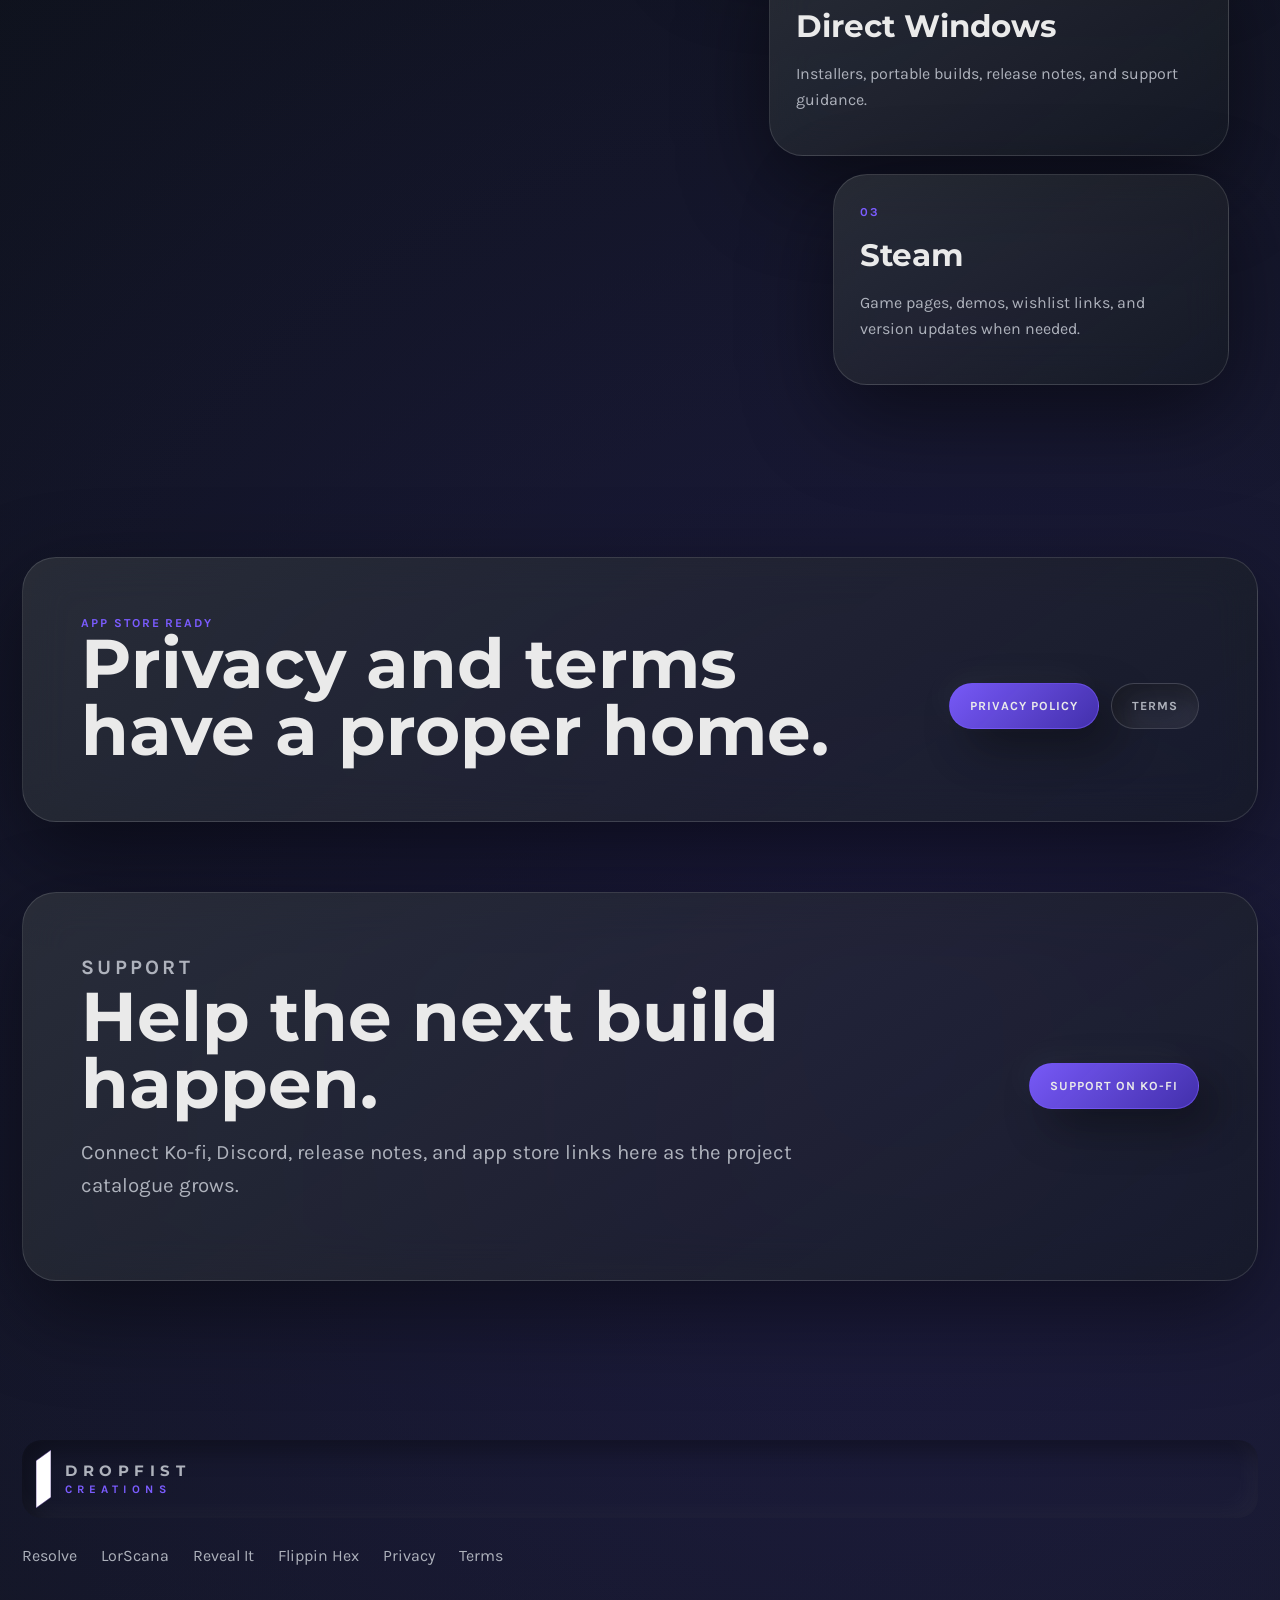
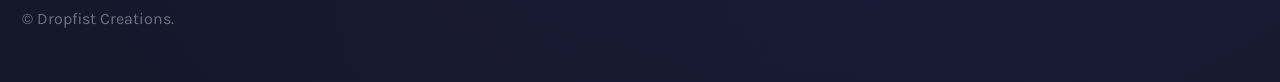
==== commit 1c2fbbb7: "Refine project card layout and support links - Reordered project cards so the app title appears abov" ====
--- a/index.html
+++ b/index.html
@@ -74,10 +74,15 @@
       </div>
       <div class="bento-grid">
         <article class="project-tile feature-tile">
+          <h3>Resolve</h3>
+          <p class="eyebrow">MTG life counter</p>
           <div class="tile-visual resolve-visual"><img src="assets/resolve-logo.png" alt="" /></div>
-          <p class="eyebrow">MTG life counter</p>
-          <h3>Resolve</h3>
-          <p>Readable totals, quick counters, and table-friendly play support for Magic: The Gathering sessions.</p>
+          <p><strong>Welcome to Resolve: your tabletop companion for Magic: The Gathering.</strong></p>
+          <p>Designed with simplicity, speed, and readability in mind, Resolve helps you track life totals, commander damage, and more without getting in the way of the game.</p>
+          <p>Create custom player profiles, assign your favourite commanders, and automatically track your win/loss record over time. Share and import profiles with your POD to discover who really has the strongest Commander deck, once and for all!</p>
+          <p>Whether you're playing a quick duel or settling in for a four-player Commander marathon, Resolve keeps everything organised so you can focus on what really matters: great games with great people.</p>
+          <p><strong>No ads. No subscriptions. No nonsense.</strong></p>
+          <p>Just a fast, reliable life counter built by a Magic player who wanted something better.</p>
           <div class="app-shots" aria-label="Resolve app screenshots">
             <figure class="phone-frame">
               <img src="assets/resolve-screens/resolve-001.png" alt="Resolve profile screen" />
@@ -89,44 +94,47 @@
           <div class="tile-actions">
             <a href="resolve.html">Read More</a>
             <a href="resolve.html#downloads">Download</a>
-            <a href="#support">Support</a>
+            <a href="https://ko-fi.com/dropfistcreations" target="_blank" rel="noopener noreferrer">Support</a>
           </div>
         </article>
 
         <article class="project-tile scan-tile">
+          <h3>LorScana</h3>
+          <p class="eyebrow">Lorcana tracker</p>
           <div class="tile-visual lorscana-visual"><img src="assets/lorscana-logo.png" alt="" /></div>
-          <p class="eyebrow">Lorcana tracker</p>
-          <h3>LorScana</h3>
           <p>Card scanning and collection tracking for logging, sorting, and understanding what you own.</p>
           <div class="tile-actions">
             <a href="lorscana.html">Read More</a>
             <a href="lorscana.html#downloads">Download</a>
+            <a href="https://ko-fi.com/dropfistcreations" target="_blank" rel="noopener noreferrer">Support</a>
           </div>
         </article>
 
         <article class="project-tile map-tile">
+          <h3>Reveal It</h3>
+          <p class="eyebrow">Windows tabletop app</p>
           <div class="map-board" aria-hidden="true">
             <span></span><span></span><span></span><span></span>
             <span></span><span></span><span></span><span></span>
             <span></span><span></span><span></span><span></span>
           </div>
-          <p class="eyebrow">Windows tabletop app</p>
-          <h3>Reveal It</h3>
           <p>A desktop map reveal tool for running D&D encounters with controlled visibility.</p>
           <div class="tile-actions">
             <a href="reveal-it.html">Read More</a>
             <a href="reveal-it.html#downloads">Download</a>
+            <a href="https://ko-fi.com/dropfistcreations" target="_blank" rel="noopener noreferrer">Support</a>
           </div>
         </article>
 
         <article class="project-tile hex-tile">
+          <h3>Flippin Hex</h3>
+          <p class="eyebrow">Puzzle game</p>
           <div class="hex-cluster" aria-hidden="true"><span></span><span></span><span></span><span></span><span></span></div>
-          <p class="eyebrow">Puzzle game</p>
-          <h3>Flippin Hex</h3>
           <p>Tile flipping puzzles with clean rules, sharp boards, and satisfying problem solving.</p>
           <div class="tile-actions">
             <a href="flippin-hex.html">Read More</a>
             <a href="flippin-hex.html#downloads">Download</a>
+            <a href="https://ko-fi.com/dropfistcreations" target="_blank" rel="noopener noreferrer">Support</a>
           </div>
         </article>
       </div>
@@ -161,7 +169,7 @@
         <h2>Help the next build happen.</h2>
         <p>Connect Ko-fi, Discord, release notes, and app store links here as the project catalogue grows.</p>
       </div>
-      <a class="button" href="https://ko-fi.com/dropfistcreations">Support On Ko-fi</a>
+      <a class="button" href="https://ko-fi.com/dropfistcreations" target="_blank" rel="noopener noreferrer">Support On Ko-fi</a>
     </section>
   </main>
 
--- a/styles.css
+++ b/styles.css
@@ -449,8 +449,6 @@
 
 .hex-tile {
   grid-column: span 2;
-  grid-template-columns: minmax(260px, 0.58fr) minmax(0, 1fr);
-  align-items: center;
   min-height: 330px;
 }
 
@@ -508,6 +506,10 @@
   color: var(--muted);
   font-size: 1.03rem;
   line-height: 1.62;
+}
+
+.project-tile p strong {
+  color: var(--white);
 }
 
 .app-shots {
